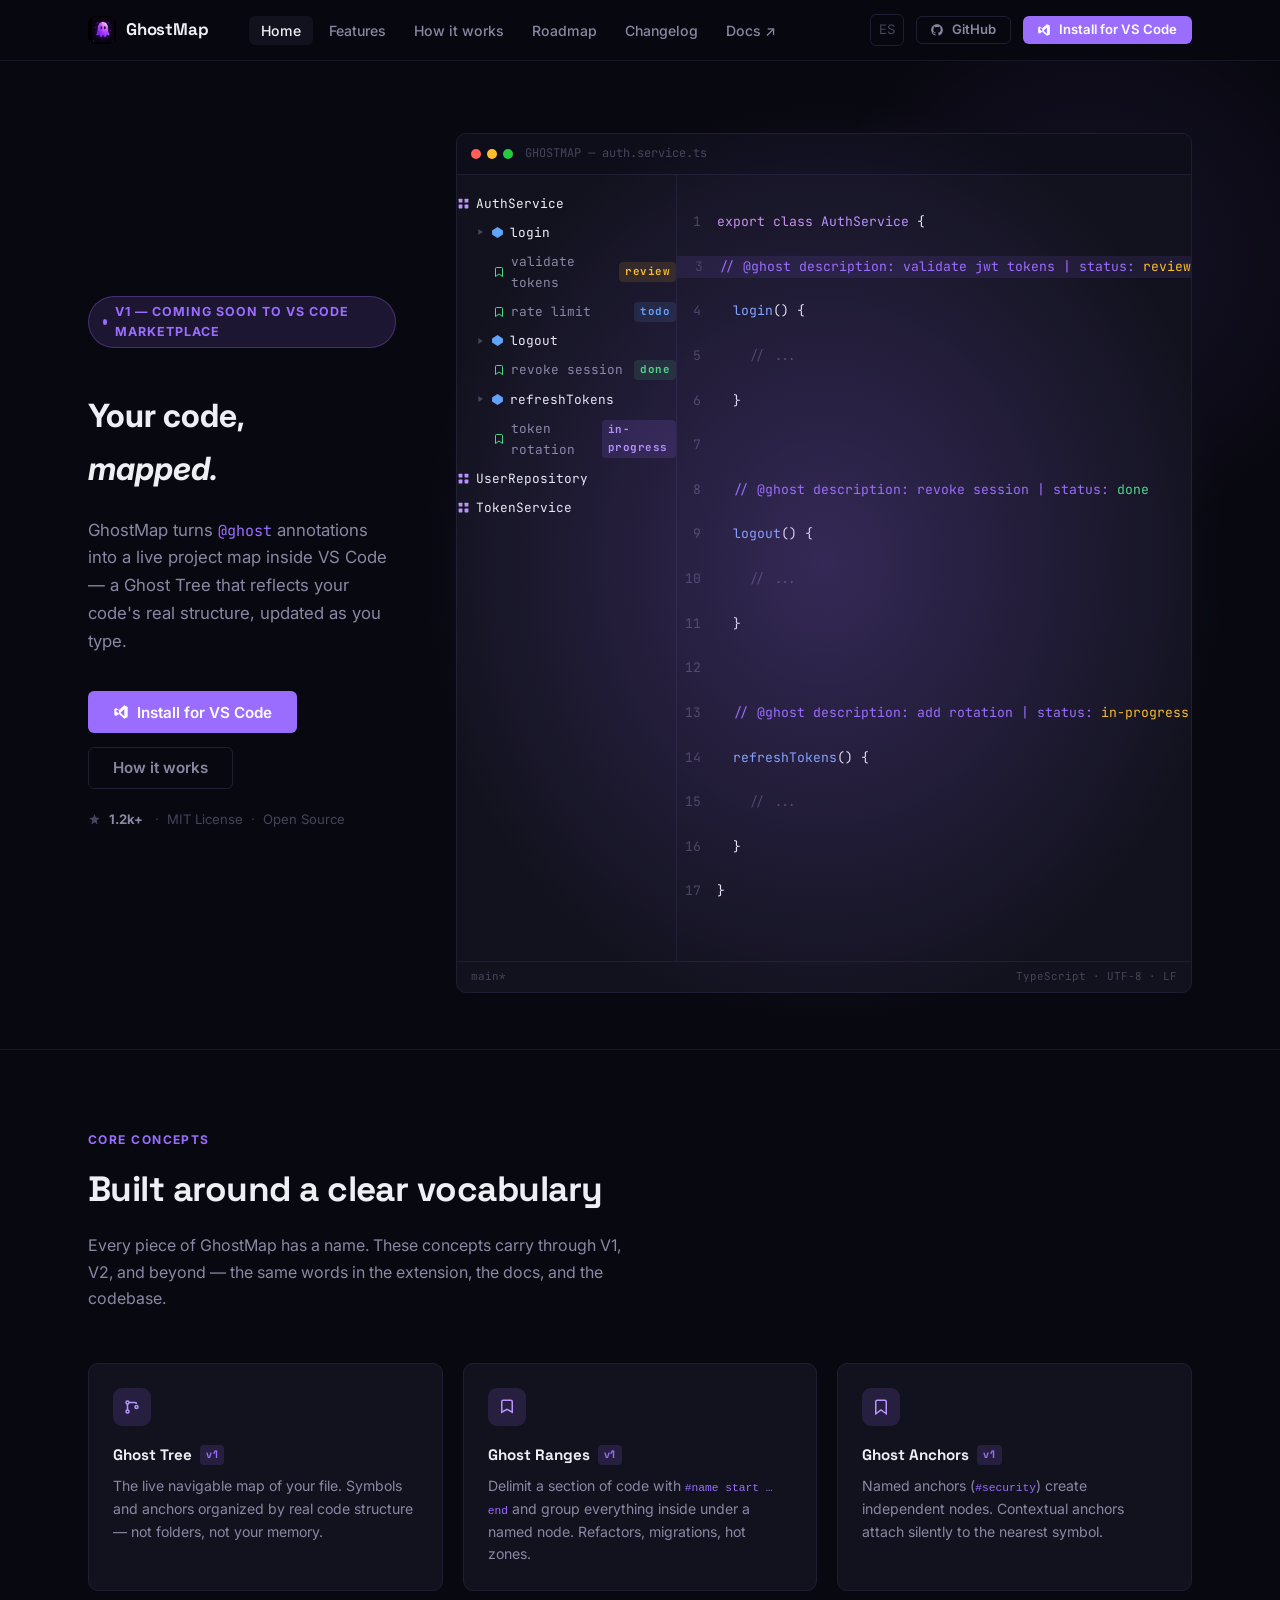
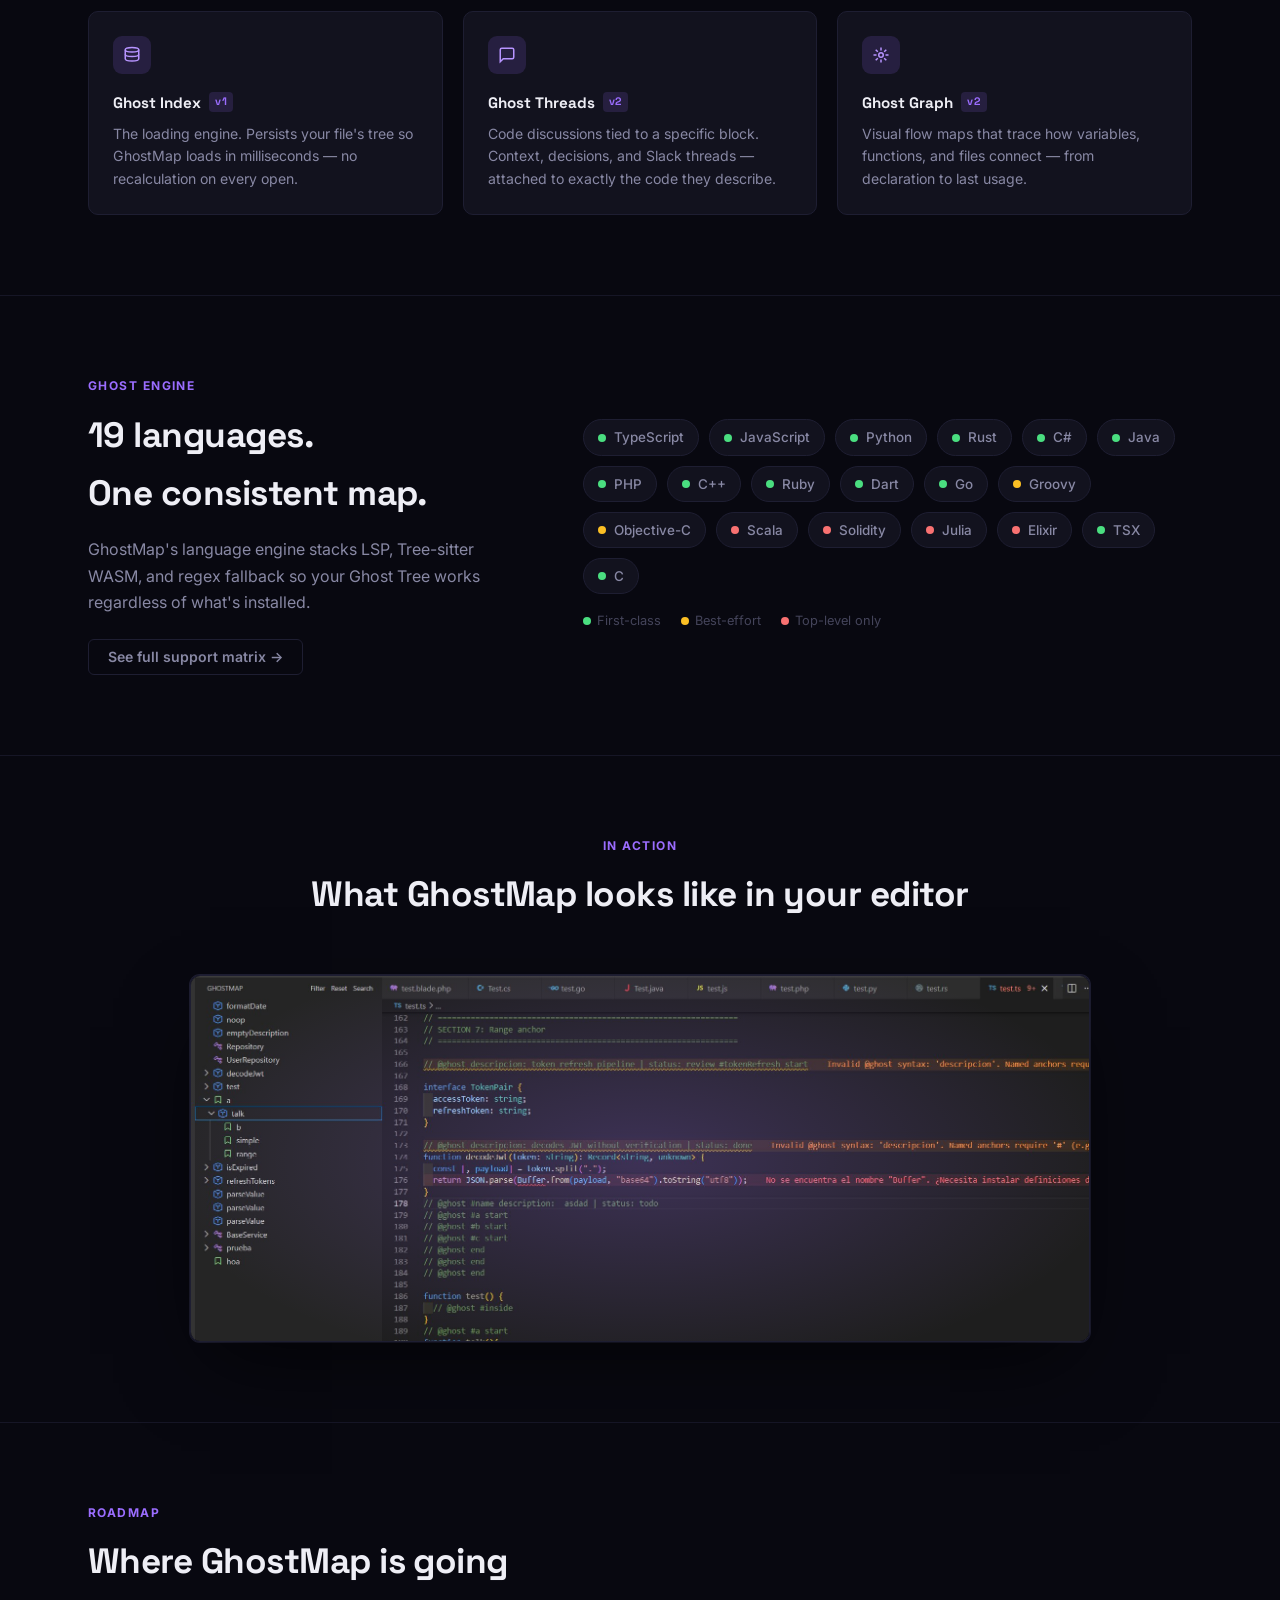
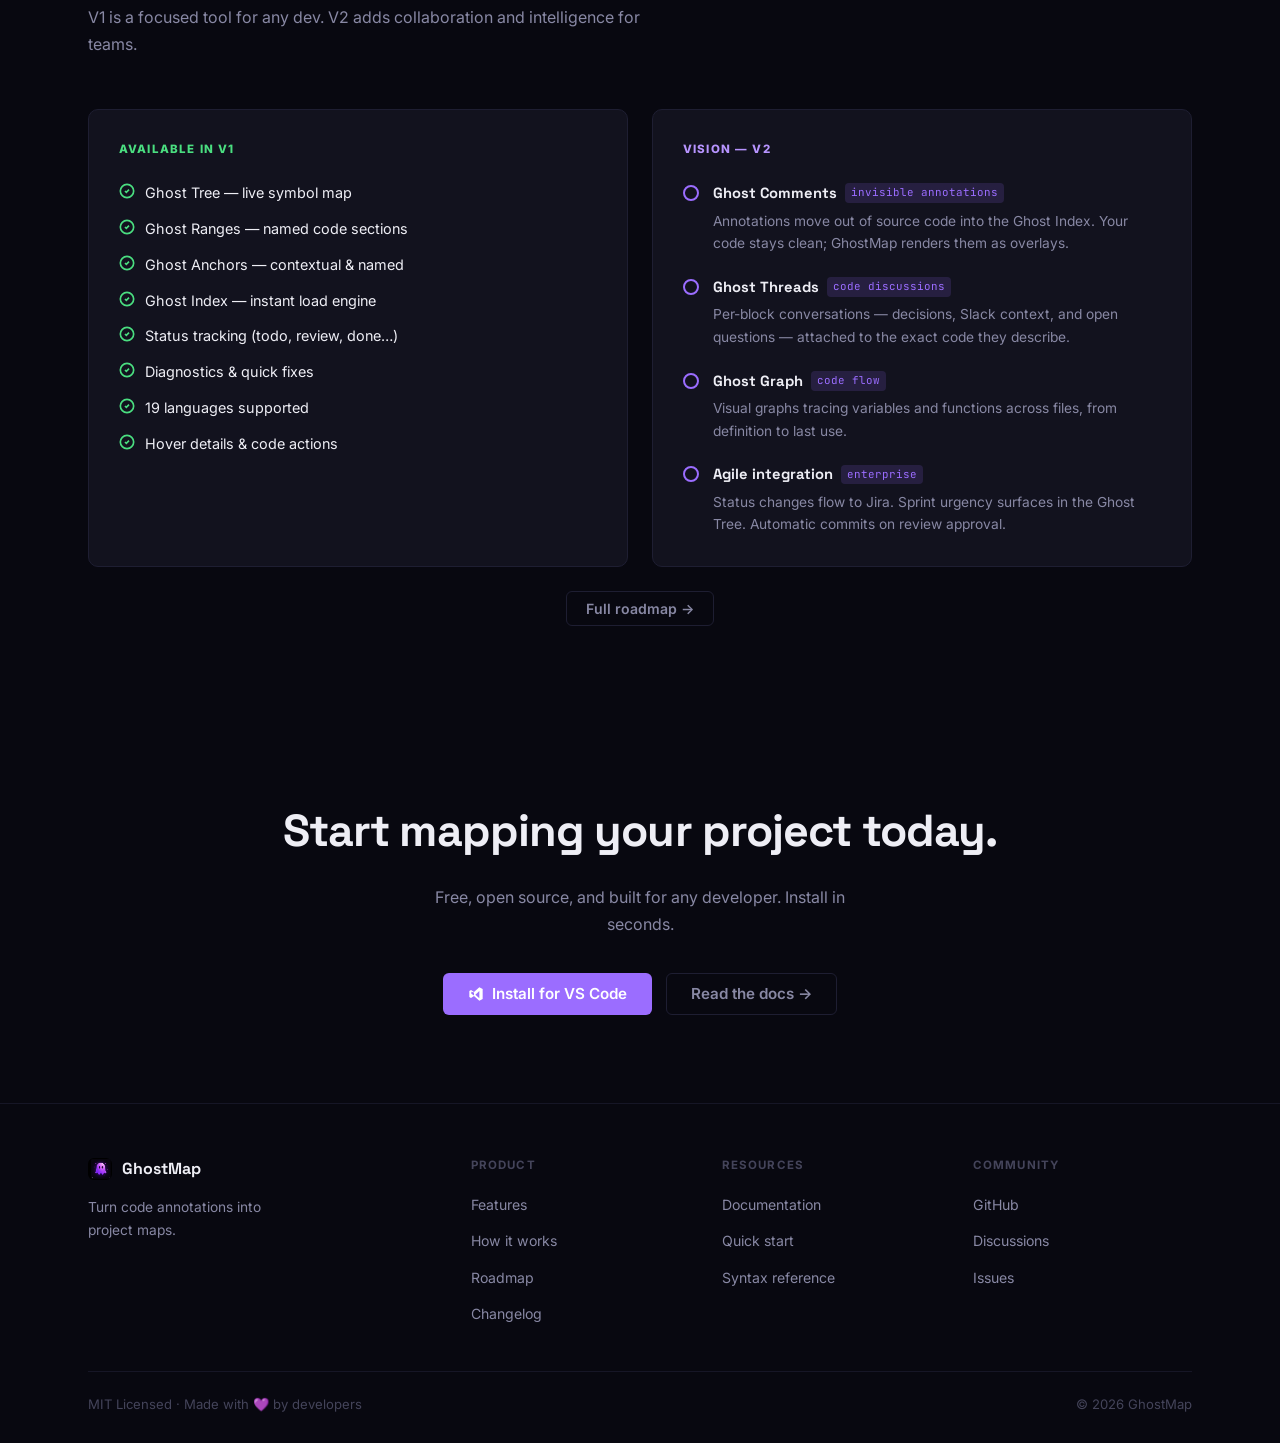
==== index.html @ 897d1427 "first commit" ====
<!DOCTYPE html>
<html lang="en">
<head>
  <meta charset="UTF-8" />
  <meta name="viewport" content="width=device-width, initial-scale=1.0" />
  <title>GhostMap — Your code, mapped.</title>
  <meta name="description" content="GhostMap transforms @ghost annotations into a live, navigable project map inside VS Code. Know your codebase at a glance." />
  <link rel="icon" type="image/png" href="img/ghost-logo.png" />
  <link rel="preconnect" href="https://fonts.googleapis.com">
  <link rel="preconnect" href="https://fonts.gstatic.com" crossorigin>
  <link href="https://fonts.googleapis.com/css2?family=Space+Grotesk:wght@400;500;600;700;800&family=Inter:wght@400;500;600;700&family=JetBrains+Mono:wght@400;500;700&display=swap" rel="stylesheet">
  <link rel="stylesheet" href="css/styles.css" />
</head>
<body>

<!-- ═══ NAV ═══════════════════════════════════════════════ -->
<header class="nav">
  <div class="container nav__inner">
    <a href="index.html" class="nav__brand">
      <img src="img/ghost-logo.png" alt="GhostMap" />
      GhostMap
    </a>
    <nav>
      <ul class="nav__links">
        <li><a href="index.html">Home</a></li>
        <li><a href="pages/features.html">Features</a></li>
        <li><a href="pages/how-it-works.html">How it works</a></li>
        <li><a href="pages/roadmap.html">Roadmap</a></li>
        <li><a href="pages/changelog.html">Changelog</a></li>
        <li><a href="https://docs.ghostmap.dev" target="_blank" rel="noopener">Docs ↗</a></li>
      </ul>
    </nav>
    <div class="nav__right">
      <a href="pages/es/index.html" class="nav__lang">ES</a>
      <a href="https://github.com/ghostmap" target="_blank" rel="noopener" class="btn btn--outline btn--sm">
        <svg width="14" height="14" viewBox="0 0 24 24" fill="currentColor"><path d="M12 2C6.48 2 2 6.48 2 12c0 4.42 2.87 8.17 6.84 9.49.5.09.68-.22.68-.48v-1.7c-2.78.6-3.37-1.34-3.37-1.34-.45-1.16-1.11-1.47-1.11-1.47-.91-.62.07-.61.07-.61 1 .07 1.53 1.03 1.53 1.03.89 1.52 2.34 1.08 2.91.83.09-.65.35-1.08.63-1.33-2.22-.25-4.55-1.11-4.55-4.94 0-1.09.39-1.98 1.03-2.68-.1-.25-.45-1.27.1-2.64 0 0 .84-.27 2.75 1.02A9.56 9.56 0 0 1 12 6.8c.85 0 1.71.11 2.51.33 1.91-1.29 2.75-1.02 2.75-1.02.55 1.37.2 2.39.1 2.64.64.7 1.03 1.59 1.03 2.68 0 3.84-2.34 4.68-4.57 4.93.36.31.68.92.68 1.85v2.74c0 .27.18.58.69.48A10.01 10.01 0 0 0 22 12c0-5.52-4.48-10-10-10Z"/></svg>
        GitHub
      </a>
      <a href="vscode:extension/ghostmap.ghostmap" class="btn btn--primary btn--sm">
        <svg width="14" height="14" viewBox="0 0 24 24" fill="currentColor"><path d="M17 2 9 9 4.5 6 2 7.5v9L4.5 18 9 15l8 7 5-2.4V4.4ZM9 14.2 5 11.5v-3L9 9.8Zm8 4.3-5.9-5.2L17 7.5Z"/></svg>
        Install for VS Code
      </a>
      <button class="nav__mobile-toggle" aria-label="Menu">
        <svg width="22" height="22" viewBox="0 0 24 24" fill="none" stroke="currentColor" stroke-width="2"><path d="M3 6h18M3 12h18M3 18h18"/></svg>
      </button>
    </div>
  </div>
</header>

<!-- ═══ HERO ═══════════════════════════════════════════════ -->
<main>
  <div class="container">
    <div class="hero-split">
      <div class="hero-split__content">
        <div class="hero__eyebrow">
          <span class="dot"></span>
          V1 — Coming soon to VS Code Marketplace
        </div>
        <h1>Your code,<br /><em>mapped.</em></h1>
        <p class="hero__sub">
          GhostMap turns <code style="font-family:var(--font-mono);color:var(--violet);font-size:0.9em">@ghost</code> annotations
          into a live project map inside VS Code —
          a Ghost Tree that reflects your code's real structure, updated as you type.
        </p>
        <div class="hero__actions">
          <a href="vscode:extension/ghostmap.ghostmap" class="btn btn--primary btn--lg">
            <svg width="16" height="16" viewBox="0 0 24 24" fill="currentColor"><path d="M17 2 9 9 4.5 6 2 7.5v9L4.5 18 9 15l8 7 5-2.4V4.4ZM9 14.2 5 11.5v-3L9 9.8Zm8 4.3-5.9-5.2L17 7.5Z"/></svg>
            Install for VS Code
          </a>
          <a href="pages/how-it-works.html" class="btn btn--outline btn--lg">How it works</a>
        </div>
        <div class="hero__meta">
          <svg width="13" height="13" viewBox="0 0 24 24" fill="currentColor"><path d="M12 2 9.5 8.5 2.5 9l5.4 4.7L6.2 21 12 17.3 17.8 21l-1.7-7.3L21.5 9l-7-.5Z"/></svg>
          <strong style="color:var(--text-muted)">1.2k+</strong>
          &nbsp;·&nbsp; MIT License &nbsp;·&nbsp; Open Source
        </div>
      </div>

      <!-- Ghost Tree mockup -->
      <div class="ghost-glow" style="position:relative; z-index:1">
        <div class="panel">
          <div class="panel__bar">
            <div class="panel__dots">
              <span class="panel__dot panel__dot--r"></span>
              <span class="panel__dot panel__dot--y"></span>
              <span class="panel__dot panel__dot--g"></span>
            </div>
            <span class="panel__title">GHOSTMAP — auth.service.ts</span>
          </div>
          <div style="display:grid; grid-template-columns:220px 1fr">
            <!-- sidebar tree -->
            <div style="border-right:1px solid var(--border); padding:14px 0">
              <div class="tree">
                <div class="tree-row">
                  <svg class="icon-c" width="13" height="13" viewBox="0 0 24 24" fill="currentColor"><rect x="3" y="3" width="7" height="7" rx="1"/><rect x="14" y="3" width="7" height="7" rx="1"/><rect x="3" y="14" width="7" height="7" rx="1"/><rect x="14" y="14" width="7" height="7" rx="1"/></svg>
                  <span class="tree-row__name">AuthService</span>
                </div>
                <div class="tree-row tree-row--i1">
                  <svg class="icon-ch" width="10" height="10" viewBox="0 0 24 24" fill="currentColor"><path d="M8 5v14l11-7Z"/></svg>
                  <svg class="icon-f" width="13" height="13" viewBox="0 0 24 24" fill="currentColor"><polygon points="12,2 22,8.5 22,15.5 12,22 2,15.5 2,8.5"/></svg>
                  <span class="tree-row__name">login</span>
                </div>
                <div class="tree-row tree-row--i2">
                  <svg class="icon-a" width="12" height="12" viewBox="0 0 24 24" fill="none" stroke="currentColor" stroke-width="2"><path d="M19 21 12 16 5 21V5a2 2 0 0 1 2-2h10a2 2 0 0 1 2 2Z"/></svg>
                  <span>validate tokens</span>
                  <span class="tree-row__badge badge--review">review</span>
                </div>
                <div class="tree-row tree-row--i2">
                  <svg class="icon-a" width="12" height="12" viewBox="0 0 24 24" fill="none" stroke="currentColor" stroke-width="2"><path d="M19 21 12 16 5 21V5a2 2 0 0 1 2-2h10a2 2 0 0 1 2 2Z"/></svg>
                  <span>rate limit</span>
                  <span class="tree-row__badge badge--todo">todo</span>
                </div>
                <div class="tree-row tree-row--i1">
                  <svg class="icon-ch" width="10" height="10" viewBox="0 0 24 24" fill="currentColor"><path d="M8 5v14l11-7Z"/></svg>
                  <svg class="icon-f" width="13" height="13" viewBox="0 0 24 24" fill="currentColor"><polygon points="12,2 22,8.5 22,15.5 12,22 2,15.5 2,8.5"/></svg>
                  <span class="tree-row__name">logout</span>
                </div>
                <div class="tree-row tree-row--i2">
                  <svg class="icon-a" width="12" height="12" viewBox="0 0 24 24" fill="none" stroke="currentColor" stroke-width="2"><path d="M19 21 12 16 5 21V5a2 2 0 0 1 2-2h10a2 2 0 0 1 2 2Z"/></svg>
                  <span>revoke session</span>
                  <span class="tree-row__badge badge--done">done</span>
                </div>
                <div class="tree-row tree-row--i1">
                  <svg class="icon-ch" width="10" height="10" viewBox="0 0 24 24" fill="currentColor"><path d="M8 5v14l11-7Z"/></svg>
                  <svg class="icon-f" width="13" height="13" viewBox="0 0 24 24" fill="currentColor"><polygon points="12,2 22,8.5 22,15.5 12,22 2,15.5 2,8.5"/></svg>
                  <span class="tree-row__name">refreshTokens</span>
                </div>
                <div class="tree-row tree-row--i2">
                  <svg class="icon-a" width="12" height="12" viewBox="0 0 24 24" fill="none" stroke="currentColor" stroke-width="2"><path d="M19 21 12 16 5 21V5a2 2 0 0 1 2-2h10a2 2 0 0 1 2 2Z"/></svg>
                  <span>token rotation</span>
                  <span class="tree-row__badge badge--progress">in-progress</span>
                </div>
                <div class="tree-row">
                  <svg class="icon-c" width="13" height="13" viewBox="0 0 24 24" fill="currentColor"><rect x="3" y="3" width="7" height="7" rx="1"/><rect x="14" y="3" width="7" height="7" rx="1"/><rect x="3" y="14" width="7" height="7" rx="1"/><rect x="14" y="14" width="7" height="7" rx="1"/></svg>
                  <span class="tree-row__name">UserRepository</span>
                </div>
                <div class="tree-row">
                  <svg class="icon-c" width="13" height="13" viewBox="0 0 24 24" fill="currentColor"><rect x="3" y="3" width="7" height="7" rx="1"/><rect x="14" y="3" width="7" height="7" rx="1"/><rect x="3" y="14" width="7" height="7" rx="1"/><rect x="14" y="14" width="7" height="7" rx="1"/></svg>
                  <span class="tree-row__name">TokenService</span>
                </div>
              </div>
            </div>
            <!-- code panel -->
            <div style="padding:14px 0 14px">
              <div class="code">
<span class="line"><span class="ln">1</span><span class="kw">export class</span> <span class="cls">AuthService</span> {</span>
<span class="line line--hl"><span class="ln">3</span><span class="gh">// @ghost description: validate jwt tokens | status: <span class="gs">review</span></span></span>
<span class="line"><span class="ln">4</span>  <span class="fn">login</span>() {</span>
<span class="line"><span class="ln">5</span>    <span class="cm">// ...</span></span>
<span class="line"><span class="ln">6</span>  }</span>
<span class="line"><span class="ln">7</span></span>
<span class="line"><span class="ln">8</span>  <span class="gh">// @ghost description: revoke session | status: <span class="gd">done</span></span></span>
<span class="line"><span class="ln">9</span>  <span class="fn">logout</span>() {</span>
<span class="line"><span class="ln">10</span>    <span class="cm">// ...</span></span>
<span class="line"><span class="ln">11</span>  }</span>
<span class="line"><span class="ln">12</span></span>
<span class="line"><span class="ln">13</span>  <span class="gh">// @ghost description: add rotation | status: <span class="gs">in-progress</span></span></span>
<span class="line"><span class="ln">14</span>  <span class="fn">refreshTokens</span>() {</span>
<span class="line"><span class="ln">15</span>    <span class="cm">// ...</span></span>
<span class="line"><span class="ln">16</span>  }</span>
<span class="line"><span class="ln">17</span>}</span>
              </div>
            </div>
          </div>
          <div style="display:flex;justify-content:space-between;padding:6px 14px;border-top:1px solid var(--border);font-family:var(--font-mono);font-size:0.68rem;color:var(--text-faint)">
            <span>main*</span><span>TypeScript · UTF-8 · LF</span>
          </div>
        </div>
      </div>
    </div>
  </div>

  <!-- ═══ CONCEPTS STRIP ════════════════════════════════════ -->
  <section class="section section--bordered">
    <div class="container">
      <div class="section__head">
        <div class="section__label">Core Concepts</div>
        <h2 class="section__title">Built around a clear vocabulary</h2>
        <p class="section__desc">
          Every piece of GhostMap has a name. These concepts carry through
          V1, V2, and beyond — the same words in the extension, the docs,
          and the codebase.
        </p>
      </div>

      <div class="features-grid">
        <div class="feat-card">
          <div class="feat-card__icon">
            <svg width="18" height="18" viewBox="0 0 24 24" fill="none" stroke="currentColor" stroke-width="2"><circle cx="6" cy="6" r="2"/><circle cx="6" cy="18" r="2"/><circle cx="18" cy="12" r="2"/><path d="M6 8v8M8 6h8a2 2 0 0 1 2 2v0"/></svg>
          </div>
          <h3>Ghost Tree <span class="feat-card__tag">v1</span></h3>
          <p>The live navigable map of your file. Symbols and anchors organized by real code structure — not folders, not your memory.</p>
        </div>

        <div class="feat-card">
          <div class="feat-card__icon">
            <svg width="18" height="18" viewBox="0 0 24 24" fill="none" stroke="currentColor" stroke-width="2"><path d="M17 3H7a2 2 0 0 0-2 2v14l7-4 7 4V5a2 2 0 0 0-2-2Z"/></svg>
          </div>
          <h3>Ghost Ranges <span class="feat-card__tag">v1</span></h3>
          <p>Delimit a section of code with <code style="font-size:0.8em;color:var(--violet)">#name start … end</code> and group everything inside under a named node. Refactors, migrations, hot zones.</p>
        </div>

        <div class="feat-card">
          <div class="feat-card__icon">
            <svg width="18" height="18" viewBox="0 0 24 24" fill="none" stroke="currentColor" stroke-width="2"><path d="M19 21 12 16 5 21V5a2 2 0 0 1 2-2h10a2 2 0 0 1 2 2Z"/></svg>
          </div>
          <h3>Ghost Anchors <span class="feat-card__tag">v1</span></h3>
          <p>Named anchors (<code style="font-size:0.8em;color:var(--violet)">#security</code>) create independent nodes. Contextual anchors attach silently to the nearest symbol.</p>
        </div>

        <div class="feat-card">
          <div class="feat-card__icon">
            <svg width="18" height="18" viewBox="0 0 24 24" fill="none" stroke="currentColor" stroke-width="2"><ellipse cx="12" cy="5" rx="9" ry="3"/><path d="M3 5v6c0 1.66 4.03 3 9 3s9-1.34 9-3V5"/><path d="M3 11v6c0 1.66 4.03 3 9 3s9-1.34 9-3v-6"/></svg>
          </div>
          <h3>Ghost Index <span class="feat-card__tag">v1</span></h3>
          <p>The loading engine. Persists your file's tree so GhostMap loads in milliseconds — no recalculation on every open.</p>
        </div>

        <div class="feat-card">
          <div class="feat-card__icon">
            <svg width="18" height="18" viewBox="0 0 24 24" fill="none" stroke="currentColor" stroke-width="2"><path d="M21 15a2 2 0 0 1-2 2H7l-4 4V5a2 2 0 0 1 2-2h14a2 2 0 0 1 2 2z"/></svg>
          </div>
          <h3>Ghost Threads <span class="feat-card__tag">v2</span></h3>
          <p>Code discussions tied to a specific block. Context, decisions, and Slack threads — attached to exactly the code they describe.</p>
        </div>

        <div class="feat-card">
          <div class="feat-card__icon">
            <svg width="18" height="18" viewBox="0 0 24 24" fill="none" stroke="currentColor" stroke-width="2"><circle cx="12" cy="12" r="3"/><path d="M12 2v4M12 18v4M4.93 4.93l2.83 2.83M16.24 16.24l2.83 2.83M2 12h4M18 12h4M4.93 19.07l2.83-2.83M16.24 7.76l2.83-2.83"/></svg>
          </div>
          <h3>Ghost Graph <span class="feat-card__tag">v2</span></h3>
          <p>Visual flow maps that trace how variables, functions, and files connect — from declaration to last usage.</p>
        </div>
      </div>
    </div>
  </section>

  <!-- ═══ MULTI-LANGUAGE ════════════════════════════════════ -->
  <section class="section section--bordered">
    <div class="container">
      <div style="display:grid;grid-template-columns:1fr 1.4fr;gap:60px;align-items:center">
        <div>
          <div class="section__label">Ghost Engine</div>
          <h2 class="section__title">19 languages.<br />One consistent map.</h2>
          <p class="section__desc" style="margin-bottom:24px">
            GhostMap's language engine stacks LSP, Tree-sitter WASM, and regex fallback
            so your Ghost Tree works regardless of what's installed.
          </p>
          <a href="pages/features.html#languages" class="btn btn--outline">See full support matrix →</a>
        </div>
        <div>
          <div class="lang-grid">
            <span class="lang-pill"><span class="tier tier--1"></span>TypeScript</span>
            <span class="lang-pill"><span class="tier tier--1"></span>JavaScript</span>
            <span class="lang-pill"><span class="tier tier--1"></span>Python</span>
            <span class="lang-pill"><span class="tier tier--1"></span>Rust</span>
            <span class="lang-pill"><span class="tier tier--1"></span>C#</span>
            <span class="lang-pill"><span class="tier tier--1"></span>Java</span>
            <span class="lang-pill"><span class="tier tier--1"></span>PHP</span>
            <span class="lang-pill"><span class="tier tier--1"></span>C++</span>
            <span class="lang-pill"><span class="tier tier--1"></span>Ruby</span>
            <span class="lang-pill"><span class="tier tier--1"></span>Dart</span>
            <span class="lang-pill"><span class="tier tier--1"></span>Go</span>
            <span class="lang-pill"><span class="tier tier--2"></span>Groovy</span>
            <span class="lang-pill"><span class="tier tier--2"></span>Objective-C</span>
            <span class="lang-pill"><span class="tier tier--3"></span>Scala</span>
            <span class="lang-pill"><span class="tier tier--3"></span>Solidity</span>
            <span class="lang-pill"><span class="tier tier--3"></span>Julia</span>
            <span class="lang-pill"><span class="tier tier--3"></span>Elixir</span>
            <span class="lang-pill"><span class="tier tier--1"></span>TSX</span>
            <span class="lang-pill"><span class="tier tier--1"></span>C</span>
          </div>
          <div style="display:flex;gap:20px;margin-top:16px;font-size:0.8rem;color:var(--text-faint)">
            <span style="display:flex;align-items:center;gap:6px"><span class="tier tier--1" style="display:inline-block;width:8px;height:8px;border-radius:50%;background:var(--green)"></span>First-class</span>
            <span style="display:flex;align-items:center;gap:6px"><span style="display:inline-block;width:8px;height:8px;border-radius:50%;background:var(--amber)"></span>Best-effort</span>
            <span style="display:flex;align-items:center;gap:6px"><span style="display:inline-block;width:8px;height:8px;border-radius:50%;background:var(--red)"></span>Top-level only</span>
          </div>
        </div>
      </div>
    </div>
  </section>

  <!-- ═══ SCREENSHOT ════════════════════════════════════════ -->
  <section class="section section--bordered">
    <div class="container">
      <div class="section__head section__head--center">
        <div class="section__label">In Action</div>
        <h2 class="section__title">What GhostMap looks like in your editor</h2>
      </div>
      <div class="feat-hero-screenshot ghost-glow" style="max-width:900px;margin:0 auto">
        <img src="img/screenshot-vscode.png" alt="GhostMap running in VS Code showing the Ghost Tree panel with multiple languages" />
      </div>
    </div>
  </section>

  <!-- ═══ ROADMAP PREVIEW ═══════════════════════════════════ -->
  <section class="section section--bordered">
    <div class="container">
      <div class="section__head">
        <div class="section__label">Roadmap</div>
        <h2 class="section__title">Where GhostMap is going</h2>
        <p class="section__desc">V1 is a focused tool for any dev. V2 adds collaboration and intelligence for teams.</p>
      </div>
      <div class="roadmap-split">
        <div class="roadmap-card roadmap-card--v1">
          <div class="roadmap-card__label">Available in V1</div>
          <ul class="checklist">
            <li><svg width="16" height="16" viewBox="0 0 24 24" fill="none" stroke="var(--green)" stroke-width="2.5"><circle cx="12" cy="12" r="10"/><path d="m9 12 2 2 4-4"/></svg>Ghost Tree — live symbol map</li>
            <li><svg width="16" height="16" viewBox="0 0 24 24" fill="none" stroke="var(--green)" stroke-width="2.5"><circle cx="12" cy="12" r="10"/><path d="m9 12 2 2 4-4"/></svg>Ghost Ranges — named code sections</li>
            <li><svg width="16" height="16" viewBox="0 0 24 24" fill="none" stroke="var(--green)" stroke-width="2.5"><circle cx="12" cy="12" r="10"/><path d="m9 12 2 2 4-4"/></svg>Ghost Anchors — contextual &amp; named</li>
            <li><svg width="16" height="16" viewBox="0 0 24 24" fill="none" stroke="var(--green)" stroke-width="2.5"><circle cx="12" cy="12" r="10"/><path d="m9 12 2 2 4-4"/></svg>Ghost Index — instant load engine</li>
            <li><svg width="16" height="16" viewBox="0 0 24 24" fill="none" stroke="var(--green)" stroke-width="2.5"><circle cx="12" cy="12" r="10"/><path d="m9 12 2 2 4-4"/></svg>Status tracking (todo, review, done…)</li>
            <li><svg width="16" height="16" viewBox="0 0 24 24" fill="none" stroke="var(--green)" stroke-width="2.5"><circle cx="12" cy="12" r="10"/><path d="m9 12 2 2 4-4"/></svg>Diagnostics &amp; quick fixes</li>
            <li><svg width="16" height="16" viewBox="0 0 24 24" fill="none" stroke="var(--green)" stroke-width="2.5"><circle cx="12" cy="12" r="10"/><path d="m9 12 2 2 4-4"/></svg>19 languages supported</li>
            <li><svg width="16" height="16" viewBox="0 0 24 24" fill="none" stroke="var(--green)" stroke-width="2.5"><circle cx="12" cy="12" r="10"/><path d="m9 12 2 2 4-4"/></svg>Hover details &amp; code actions</li>
          </ul>
        </div>
        <div class="roadmap-card roadmap-card--v2">
          <div class="roadmap-card__label">Vision — V2</div>
          <ul class="vision-list">
            <li>
              <span class="ring"></span>
              <div>
                <h4>Ghost Comments <span class="vision-tag">invisible annotations</span></h4>
                <p>Annotations move out of source code into the Ghost Index. Your code stays clean; GhostMap renders them as overlays.</p>
              </div>
            </li>
            <li>
              <span class="ring"></span>
              <div>
                <h4>Ghost Threads <span class="vision-tag">code discussions</span></h4>
                <p>Per-block conversations — decisions, Slack context, and open questions — attached to the exact code they describe.</p>
              </div>
            </li>
            <li>
              <span class="ring"></span>
              <div>
                <h4>Ghost Graph <span class="vision-tag">code flow</span></h4>
                <p>Visual graphs tracing variables and functions across files, from definition to last use.</p>
              </div>
            </li>
            <li>
              <span class="ring"></span>
              <div>
                <h4>Agile integration <span class="vision-tag">enterprise</span></h4>
                <p>Status changes flow to Jira. Sprint urgency surfaces in the Ghost Tree. Automatic commits on review approval.</p>
              </div>
            </li>
          </ul>
        </div>
      </div>
      <div style="margin-top:24px;text-align:center">
        <a href="pages/roadmap.html" class="btn btn--outline">Full roadmap →</a>
      </div>
    </div>
  </section>

  <!-- ═══ FINAL CTA ══════════════════════════════════════════ -->
  <section class="cta-block">
    <div class="container">
      <h2>Start mapping your project today.</h2>
      <p>Free, open source, and built for any developer. Install in seconds.</p>
      <div style="display:flex;justify-content:center;gap:14px;flex-wrap:wrap">
        <a href="vscode:extension/ghostmap.ghostmap" class="btn btn--primary btn--lg">
          <svg width="16" height="16" viewBox="0 0 24 24" fill="currentColor"><path d="M17 2 9 9 4.5 6 2 7.5v9L4.5 18 9 15l8 7 5-2.4V4.4ZM9 14.2 5 11.5v-3L9 9.8Zm8 4.3-5.9-5.2L17 7.5Z"/></svg>
          Install for VS Code
        </a>
        <a href="https://docs.ghostmap.dev" class="btn btn--outline btn--lg">Read the docs →</a>
      </div>
    </div>
  </section>
</main>

<!-- ═══ FOOTER ════════════════════════════════════════════ -->
<footer class="footer">
  <div class="container">
    <div class="footer__grid">
      <div>
        <div class="footer__brand">
          <img src="img/ghost-logo.png" alt="GhostMap" />
          GhostMap
        </div>
        <p class="footer__tagline">Turn code annotations into project maps.</p>
      </div>
      <div class="footer__col">
        <h4>Product</h4>
        <ul>
          <li><a href="pages/features.html">Features</a></li>
          <li><a href="pages/how-it-works.html">How it works</a></li>
          <li><a href="pages/roadmap.html">Roadmap</a></li>
          <li><a href="pages/changelog.html">Changelog</a></li>
        </ul>
      </div>
      <div class="footer__col">
        <h4>Resources</h4>
        <ul>
          <li><a href="https://docs.ghostmap.dev">Documentation</a></li>
          <li><a href="https://docs.ghostmap.dev/get-started/instalacion">Quick start</a></li>
          <li><a href="https://docs.ghostmap.dev/reference/sintaxis">Syntax reference</a></li>
        </ul>
      </div>
      <div class="footer__col">
        <h4>Community</h4>
        <ul>
          <li><a href="https://github.com/ghostmap" target="_blank" rel="noopener">GitHub</a></li>
          <li><a href="https://github.com/ghostmap/discussions" target="_blank" rel="noopener">Discussions</a></li>
          <li><a href="https://github.com/ghostmap/issues" target="_blank" rel="noopener">Issues</a></li>
        </ul>
      </div>
    </div>
    <div class="footer__bottom">
      <span>MIT Licensed · Made with 💜 by developers</span>
      <span>© 2026 GhostMap</span>
    </div>
  </div>
</footer>

<script src="js/main.js"></script>
</body>
</html>
---- css/styles.css ----
/* ============================================================
   GhostMap — Design System
   Palette: near-black bg, violet accent, ghost-glow signature
   Type: Space Grotesk (display) + Inter (body) + JetBrains Mono (code)
   Signature: Ghost glow — a soft violet aura around key elements
   ============================================================ */

:root {
  /* Palette */
  --bg:           #080810;
  --bg-2:         #0e0e1a;
  --bg-3:         #131325;
  --surface:      #12121e;
  --surface-2:    #191928;
  --border:       #1e1e32;
  --border-soft:  #161626;

  --text:         #eeeef5;
  --text-muted:   #8888a4;
  --text-faint:   #44445a;

  --violet:       #9b6dff;
  --violet-bright:#b794ff;
  --violet-dim:   rgba(155, 109, 255, 0.15);
  --violet-glow:  rgba(155, 109, 255, 0.25);

  --green:        #4ade80;
  --blue:         #60a5fa;
  --amber:        #fbbf24;
  --red:          #f87171;

  /* Type */
  --font-display: 'Space Grotesk', system-ui, sans-serif;
  --font-body:    'Inter', system-ui, sans-serif;
  --font-mono:    'JetBrains Mono', 'Fira Code', monospace;

  /* Radii */
  --r-sm: 6px;
  --r:    10px;
  --r-lg: 16px;

  --container: 1160px;
}

*, *::before, *::after { box-sizing: border-box; }
html { scroll-behavior: smooth; }

body {
  margin: 0;
  background: var(--bg);
  color: var(--text);
  font-family: var(--font-body);
  font-size: 16px;
  line-height: 1.65;
  -webkit-font-smoothing: antialiased;
}

img { display: block; max-width: 100%; }
a { color: inherit; }

.container {
  max-width: var(--container);
  margin: 0 auto;
  padding: 0 28px;
}

/* ── Navbar ─────────────────────────────────────────────── */

.nav {
  position: sticky;
  top: 0;
  z-index: 100;
  background: rgba(8, 8, 16, 0.85);
  backdrop-filter: blur(12px);
  border-bottom: 1px solid var(--border-soft);
}

.nav__inner {
  display: flex;
  align-items: center;
  height: 60px;
  gap: 40px;
}

.nav__brand {
  display: flex;
  align-items: center;
  gap: 10px;
  text-decoration: none;
  font-family: var(--font-display);
  font-weight: 700;
  font-size: 1.05rem;
  letter-spacing: -0.01em;
  flex-shrink: 0;
}

.nav__brand img {
  width: 28px;
  height: 28px;
  border-radius: 8px;
}

.nav__links {
  display: flex;
  align-items: center;
  gap: 4px;
  list-style: none;
  margin: 0;
  padding: 0;
  flex: 1;
}

.nav__links a {
  text-decoration: none;
  color: var(--text-muted);
  font-size: 0.88rem;
  font-weight: 500;
  padding: 6px 12px;
  border-radius: var(--r-sm);
  transition: color 0.15s, background 0.15s;
  white-space: nowrap;
}

.nav__links a:hover,
.nav__links a.active {
  color: var(--text);
  background: var(--surface);
}

.nav__right {
  display: flex;
  align-items: center;
  gap: 12px;
  margin-left: auto;
}

.nav__lang {
  font-size: 0.82rem;
  color: var(--text-faint);
  text-decoration: none;
  padding: 4px 8px;
  border-radius: var(--r-sm);
  border: 1px solid var(--border);
  transition: color 0.15s, border-color 0.15s;
}
.nav__lang:hover { color: var(--text-muted); border-color: var(--violet); }

.nav__mobile-toggle {
  display: none;
  background: none;
  border: none;
  color: var(--text);
  cursor: pointer;
  padding: 6px;
}

/* ── Buttons ─────────────────────────────────────────────── */

.btn {
  display: inline-flex;
  align-items: center;
  gap: 8px;
  font-family: var(--font-body);
  font-weight: 600;
  font-size: 0.88rem;
  text-decoration: none;
  padding: 0.6rem 1.2rem;
  border-radius: var(--r-sm);
  border: 1px solid transparent;
  cursor: pointer;
  transition: transform 0.15s, box-shadow 0.15s, border-color 0.15s, background 0.15s;
  white-space: nowrap;
  line-height: 1;
}

.btn--primary {
  background: var(--violet);
  color: #fff;
  box-shadow: 0 0 0 0 var(--violet-glow);
}
.btn--primary:hover {
  transform: translateY(-1px);
  box-shadow: 0 8px 28px var(--violet-glow);
}

.btn--outline {
  background: transparent;
  border-color: var(--border);
  color: var(--text-muted);
}
.btn--outline:hover {
  border-color: var(--violet);
  color: var(--text);
}

.btn--lg { padding: 0.75rem 1.5rem; font-size: 0.95rem; }
.btn--sm { padding: 0.4rem 0.85rem; font-size: 0.82rem; }

/* ── Ghost Glow — the signature element ─────────────────── */
/* Used sparingly on key visuals to give them the "ghost aura" */

.ghost-glow {
  position: relative;
}
.ghost-glow::before {
  content: '';
  position: absolute;
  inset: -40px;
  background: radial-gradient(ellipse at center, var(--violet-glow) 0%, transparent 70%);
  pointer-events: none;
  border-radius: 50%;
  animation: pulse-glow 4s ease-in-out infinite;
}

@keyframes pulse-glow {
  0%, 100% { opacity: 0.6; transform: scale(1); }
  50%       { opacity: 1;   transform: scale(1.08); }
}

/* ── Page hero ───────────────────────────────────────────── */

.hero {
  padding: 80px 0 64px;
  position: relative;
  overflow: hidden;
}

.hero::after {
  content: '';
  position: absolute;
  top: -160px;
  left: 50%;
  transform: translateX(-50%);
  width: 800px;
  height: 400px;
  background: radial-gradient(ellipse, rgba(155,109,255,0.12) 0%, transparent 70%);
  pointer-events: none;
}

.hero--center { text-align: center; }
.hero--center .hero__sub { margin: 0 auto; }

.hero__eyebrow {
  display: inline-flex;
  align-items: center;
  gap: 8px;
  font-size: 0.78rem;
  font-weight: 700;
  letter-spacing: 0.08em;
  text-transform: uppercase;
  color: var(--violet);
  background: var(--violet-dim);
  border: 1px solid rgba(155,109,255,0.3);
  border-radius: 999px;
  padding: 0.28rem 0.85rem;
  margin-bottom: 20px;
}

.hero__eyebrow .dot {
  width: 6px; height: 6px;
  border-radius: 50%;
  background: var(--violet);
  animation: blink 2s ease-in-out infinite;
}

@keyframes blink {
  0%, 100% { opacity: 1; }
  50%       { opacity: 0.3; }
}

.hero h1 {
  font-family: var(--font-display);
  font-size: clamp(2.4rem, 5vw, 3.8rem);
  font-weight: 800;
  letter-spacing: -0.025em;
  line-height: 1.06;
  margin: 0 0 20px;
}

.hero h1 em {
  font-style: normal;
  color: var(--violet-bright);
}

.hero__sub {
  color: var(--text-muted);
  font-size: 1.05rem;
  max-width: 520px;
  margin: 0 0 36px;
}

.hero__actions {
  display: flex;
  align-items: center;
  gap: 14px;
  flex-wrap: wrap;
}

.hero--center .hero__actions { justify-content: center; }

.hero__meta {
  margin-top: 20px;
  display: flex;
  align-items: center;
  gap: 8px;
  font-size: 0.82rem;
  color: var(--text-faint);
}

.hero--center .hero__meta { justify-content: center; }

/* ── Section wrappers ────────────────────────────────────── */

.section {
  padding: 80px 0;
}

.section--bordered {
  border-top: 1px solid var(--border-soft);
}

.section__label {
  font-size: 0.75rem;
  font-weight: 700;
  letter-spacing: 0.12em;
  text-transform: uppercase;
  color: var(--violet);
  margin-bottom: 10px;
}

.section__title {
  font-family: var(--font-display);
  font-size: clamp(1.6rem, 3vw, 2.2rem);
  font-weight: 800;
  letter-spacing: -0.015em;
  margin: 0 0 14px;
}

.section__desc {
  color: var(--text-muted);
  max-width: 560px;
  margin: 0;
}

.section__head {
  margin-bottom: 52px;
}

.section__head--center {
  text-align: center;
}

.section__head--center .section__desc {
  margin: 0 auto;
}

/* ── Code / Tree panels ──────────────────────────────────── */

.panel {
  background: var(--surface);
  border: 1px solid var(--border);
  border-radius: var(--r);
  overflow: hidden;
}

.panel__bar {
  display: flex;
  align-items: center;
  gap: 8px;
  padding: 10px 14px;
  border-bottom: 1px solid var(--border);
  background: var(--bg-2);
}

.panel__dots { display: flex; gap: 6px; }
.panel__dot { width: 10px; height: 10px; border-radius: 50%; }
.panel__dot--r { background: #ff5f56; }
.panel__dot--y { background: #ffbd2e; }
.panel__dot--g { background: #27c93f; }

.panel__title {
  font-family: var(--font-mono);
  font-size: 0.75rem;
  color: var(--text-faint);
  margin-left: 4px;
}

.panel__body {
  padding: 18px 20px;
}

/* Code syntax colors */
.code { font-family: var(--font-mono); font-size: 0.82rem; line-height: 1.7; white-space: pre; overflow-x: auto; }
.code .ln  { display: inline-block; width: 24px; color: var(--text-faint); text-align: right; margin-right: 16px; user-select: none; }
.code .kw  { color: #c792ea; }
.code .fn  { color: #82aaff; }
.code .cls { color: var(--violet-bright); }
.code .str { color: #c3e88d; }
.code .num { color: #f78c6c; }
.code .cm  { color: var(--text-faint); }
.code .gh  { color: var(--violet); }   /* @ghost annotation */
.code .gs  { color: var(--amber); }    /* ghost status */
.code .gd  { color: var(--green); }    /* ghost done */
.code .line { display: block; }
.code .line--hl {
  background: rgba(155,109,255,0.1);
  margin: 0 -20px;
  padding: 0 20px;
  border-left: 2px solid var(--violet);
}

/* Ghost Tree */
.tree { font-family: var(--font-mono); font-size: 0.8rem; }
.tree-row {
  display: flex;
  align-items: center;
  gap: 6px;
  padding: 4px 0;
  color: var(--text-muted);
}
.tree-row--i1 { padding-left: 18px; }
.tree-row--i2 { padding-left: 36px; }
.tree-row--i3 { padding-left: 54px; }
.tree-row__name { color: var(--text); }
.tree-row__badge {
  margin-left: auto;
  font-size: 0.68rem;
  font-weight: 700;
  letter-spacing: 0.04em;
  padding: 1px 6px;
  border-radius: 4px;
}
.badge--todo     { color: var(--blue);  background: rgba(96,165,250,0.12); }
.badge--review   { color: var(--amber); background: rgba(251,191,36,0.12); }
.badge--done     { color: var(--green); background: rgba(74,222,128,0.12); }
.badge--progress { color: var(--violet-bright); background: var(--violet-dim); }

.icon-c  { color: var(--violet-bright); flex-shrink: 0; }
.icon-f  { color: var(--blue); flex-shrink: 0; }
.icon-a  { color: var(--green); flex-shrink: 0; }
.icon-ch { color: var(--text-faint); flex-shrink: 0; }

/* ── Home: split hero ────────────────────────────────────── */

.hero-split {
  display: grid;
  grid-template-columns: 1fr 1.1fr;
  gap: 60px;
  align-items: center;
  padding: 72px 0 56px;
  position: relative;
}

.hero-split::after {
  content: '';
  position: absolute;
  top: -100px; right: -200px;
  width: 600px; height: 600px;
  background: radial-gradient(ellipse, rgba(155,109,255,0.1) 0%, transparent 65%);
  pointer-events: none;
}

/* ── Feature cards ───────────────────────────────────────── */

.features-grid {
  display: grid;
  grid-template-columns: repeat(3, 1fr);
  gap: 20px;
}

.feat-card {
  background: var(--surface);
  border: 1px solid var(--border);
  border-radius: var(--r);
  padding: 24px;
  transition: border-color 0.2s, transform 0.2s;
}

.feat-card:hover {
  border-color: rgba(155,109,255,0.4);
  transform: translateY(-2px);
}

.feat-card__icon {
  width: 38px; height: 38px;
  border-radius: 9px;
  background: var(--violet-dim);
  display: flex;
  align-items: center;
  justify-content: center;
  color: var(--violet-bright);
  margin-bottom: 16px;
}

.feat-card h3 {
  font-family: var(--font-display);
  font-size: 0.95rem;
  font-weight: 700;
  margin: 0 0 8px;
  display: flex;
  align-items: center;
  gap: 8px;
}

.feat-card__tag {
  font-size: 0.68rem;
  font-weight: 700;
  letter-spacing: 0.06em;
  color: var(--violet);
  background: var(--violet-dim);
  border-radius: 4px;
  padding: 1px 6px;
}

.feat-card p {
  margin: 0;
  font-size: 0.88rem;
  color: var(--text-muted);
  line-height: 1.6;
}

/* ── Language grid ───────────────────────────────────────── */

.lang-grid {
  display: flex;
  flex-wrap: wrap;
  gap: 10px;
}

.lang-pill {
  display: flex;
  align-items: center;
  gap: 8px;
  background: var(--surface);
  border: 1px solid var(--border);
  border-radius: 999px;
  padding: 6px 14px;
  font-size: 0.84rem;
  font-weight: 500;
  color: var(--text-muted);
  transition: border-color 0.15s, color 0.15s;
}

.lang-pill:hover {
  border-color: var(--violet);
  color: var(--text);
}

.lang-pill .tier { width: 8px; height: 8px; border-radius: 50%; flex-shrink: 0; }
.tier--1 { background: var(--green); }
.tier--2 { background: var(--amber); }
.tier--3 { background: var(--red); }

/* ── How it works: steps ─────────────────────────────────── */

.steps {
  display: grid;
  grid-template-columns: repeat(3, 1fr);
  gap: 2px;
  background: var(--border-soft);
  border-radius: var(--r-lg);
  overflow: hidden;
}

.step {
  background: var(--surface);
  padding: 32px 28px;
  position: relative;
}

.step__num {
  font-family: var(--font-display);
  font-size: 2.5rem;
  font-weight: 800;
  color: var(--border);
  line-height: 1;
  margin-bottom: 16px;
  letter-spacing: -0.03em;
}

.step h3 {
  font-family: var(--font-display);
  font-size: 1rem;
  font-weight: 700;
  margin: 0 0 8px;
  color: var(--text);
}

.step p {
  margin: 0;
  font-size: 0.88rem;
  color: var(--text-muted);
}

.step__tag {
  display: inline-block;
  font-family: var(--font-mono);
  font-size: 0.72rem;
  color: var(--violet);
  background: var(--violet-dim);
  border-radius: 4px;
  padding: 2px 8px;
  margin-bottom: 14px;
}

/* ── Roadmap ─────────────────────────────────────────────── */

.roadmap-split {
  display: grid;
  grid-template-columns: 1fr 1fr;
  gap: 24px;
}

.roadmap-card {
  background: var(--surface);
  border: 1px solid var(--border);
  border-radius: var(--r);
  padding: 30px;
}

.roadmap-card__label {
  font-size: 0.72rem;
  font-weight: 800;
  letter-spacing: 0.1em;
  text-transform: uppercase;
  margin-bottom: 22px;
}

.roadmap-card--v1 .roadmap-card__label { color: var(--green); }
.roadmap-card--v2 .roadmap-card__label { color: var(--violet-bright); }

.checklist {
  list-style: none;
  margin: 0; padding: 0;
  display: flex;
  flex-direction: column;
  gap: 12px;
}

.checklist li {
  display: flex;
  align-items: flex-start;
  gap: 10px;
  font-size: 0.9rem;
  color: var(--text);
}

.checklist svg { flex-shrink: 0; margin-top: 2px; }

.vision-list {
  list-style: none;
  margin: 0; padding: 0;
  display: flex;
  flex-direction: column;
  gap: 20px;
}

.vision-list li { display: flex; gap: 14px; }

.vision-list .ring {
  flex-shrink: 0;
  margin-top: 4px;
  width: 16px; height: 16px;
  border-radius: 50%;
  border: 2px solid var(--violet);
}

.vision-list h4 {
  font-family: var(--font-display);
  font-size: 0.92rem;
  font-weight: 700;
  margin: 0 0 4px;
  display: flex;
  align-items: center;
  gap: 8px;
}

.vision-list p { margin: 0; font-size: 0.86rem; color: var(--text-muted); }

.vision-tag {
  font-family: var(--font-mono);
  font-size: 0.68rem;
  color: var(--violet);
  background: var(--violet-dim);
  border-radius: 4px;
  padding: 1px 6px;
  font-weight: normal;
}

/* ── CTA final ───────────────────────────────────────────── */

.cta-block {
  text-align: center;
  padding: 88px 0;
}

.cta-block h2 {
  font-family: var(--font-display);
  font-size: clamp(1.8rem, 3.5vw, 2.8rem);
  font-weight: 800;
  letter-spacing: -0.02em;
  margin: 0 0 16px;
}

.cta-block p {
  color: var(--text-muted);
  max-width: 480px;
  margin: 0 auto 36px;
}

/* ── Footer ──────────────────────────────────────────────── */

.footer {
  border-top: 1px solid var(--border-soft);
  padding: 52px 0 28px;
}

.footer__grid {
  display: grid;
  grid-template-columns: 1.6fr 1fr 1fr 1fr;
  gap: 32px;
  margin-bottom: 44px;
}

.footer__brand {
  display: flex;
  align-items: center;
  gap: 10px;
  font-family: var(--font-display);
  font-weight: 700;
  margin-bottom: 12px;
}

.footer__brand img { width: 24px; border-radius: 6px; }

.footer__tagline {
  font-size: 0.86rem;
  color: var(--text-muted);
  max-width: 200px;
}

.footer__col h4 {
  font-size: 0.72rem;
  font-weight: 700;
  letter-spacing: 0.1em;
  text-transform: uppercase;
  color: var(--text-faint);
  margin: 0 0 16px;
}

.footer__col ul {
  list-style: none;
  margin: 0; padding: 0;
  display: flex;
  flex-direction: column;
  gap: 10px;
}

.footer__col a {
  font-size: 0.88rem;
  color: var(--text-muted);
  text-decoration: none;
  transition: color 0.15s;
}

.footer__col a:hover { color: var(--text); }

.footer__bottom {
  border-top: 1px solid var(--border-soft);
  padding-top: 22px;
  display: flex;
  justify-content: space-between;
  align-items: center;
  font-size: 0.82rem;
  color: var(--text-faint);
  flex-wrap: wrap;
  gap: 10px;
}

/* ── Page-specific: Features ─────────────────────────────── */

.feat-hero-screenshot {
  border-radius: var(--r);
  border: 1px solid var(--border);
  overflow: hidden;
  box-shadow: 0 32px 80px -20px rgba(0,0,0,0.7), 0 0 0 1px var(--border);
}

.feat-hero-screenshot img {
  width: 100%;
  display: block;
}

.split-demo {
  display: grid;
  grid-template-columns: 1fr 1fr;
  gap: 32px;
  align-items: center;
}

.split-demo--reverse { direction: rtl; }
.split-demo--reverse > * { direction: ltr; }

.split-demo__text h2 {
  font-family: var(--font-display);
  font-size: clamp(1.4rem, 2.5vw, 1.9rem);
  font-weight: 800;
  letter-spacing: -0.015em;
  margin: 0 0 12px;
}

.split-demo__text p {
  color: var(--text-muted);
  margin: 0 0 20px;
  font-size: 0.95rem;
}

/* ── Concept pill links ──────────────────────────────────── */

.concept-link {
  display: inline-flex;
  align-items: center;
  gap: 6px;
  font-family: var(--font-mono);
  font-size: 0.8rem;
  color: var(--violet);
  background: var(--violet-dim);
  border: 1px solid rgba(155,109,255,0.25);
  border-radius: 999px;
  padding: 3px 10px;
  text-decoration: none;
  transition: background 0.15s;
}
.concept-link:hover { background: rgba(155,109,255,0.22); }

/* ── Responsive ──────────────────────────────────────────── */

@media (max-width: 1024px) {
  .hero-split { grid-template-columns: 1fr; gap: 40px; }
  .features-grid { grid-template-columns: repeat(2, 1fr); }
  .steps { grid-template-columns: 1fr; }
  .roadmap-split { grid-template-columns: 1fr; }
  .split-demo { grid-template-columns: 1fr; }
  .split-demo--reverse { direction: ltr; }
  .footer__grid { grid-template-columns: 1fr 1fr; }
}

@media (max-width: 720px) {
  .nav__links { display: none; }
  .nav__mobile-toggle { display: flex; }
  .nav__links--open {
    display: flex;
    flex-direction: column;
    position: absolute;
    top: 60px; left: 0; right: 0;
    background: var(--bg-2);
    border-bottom: 1px solid var(--border-soft);
    padding: 16px 24px;
    gap: 4px;
  }
  .features-grid { grid-template-columns: 1fr; }
  .footer__grid { grid-template-columns: 1fr; }
  .cta-block { padding: 56px 0; }
  .section { padding: 56px 0; }
  .btn--lg { width: 100%; justify-content: center; }
  .hero__actions { flex-direction: column; align-items: flex-start; }
  .hero--center .hero__actions { align-items: center; }
}
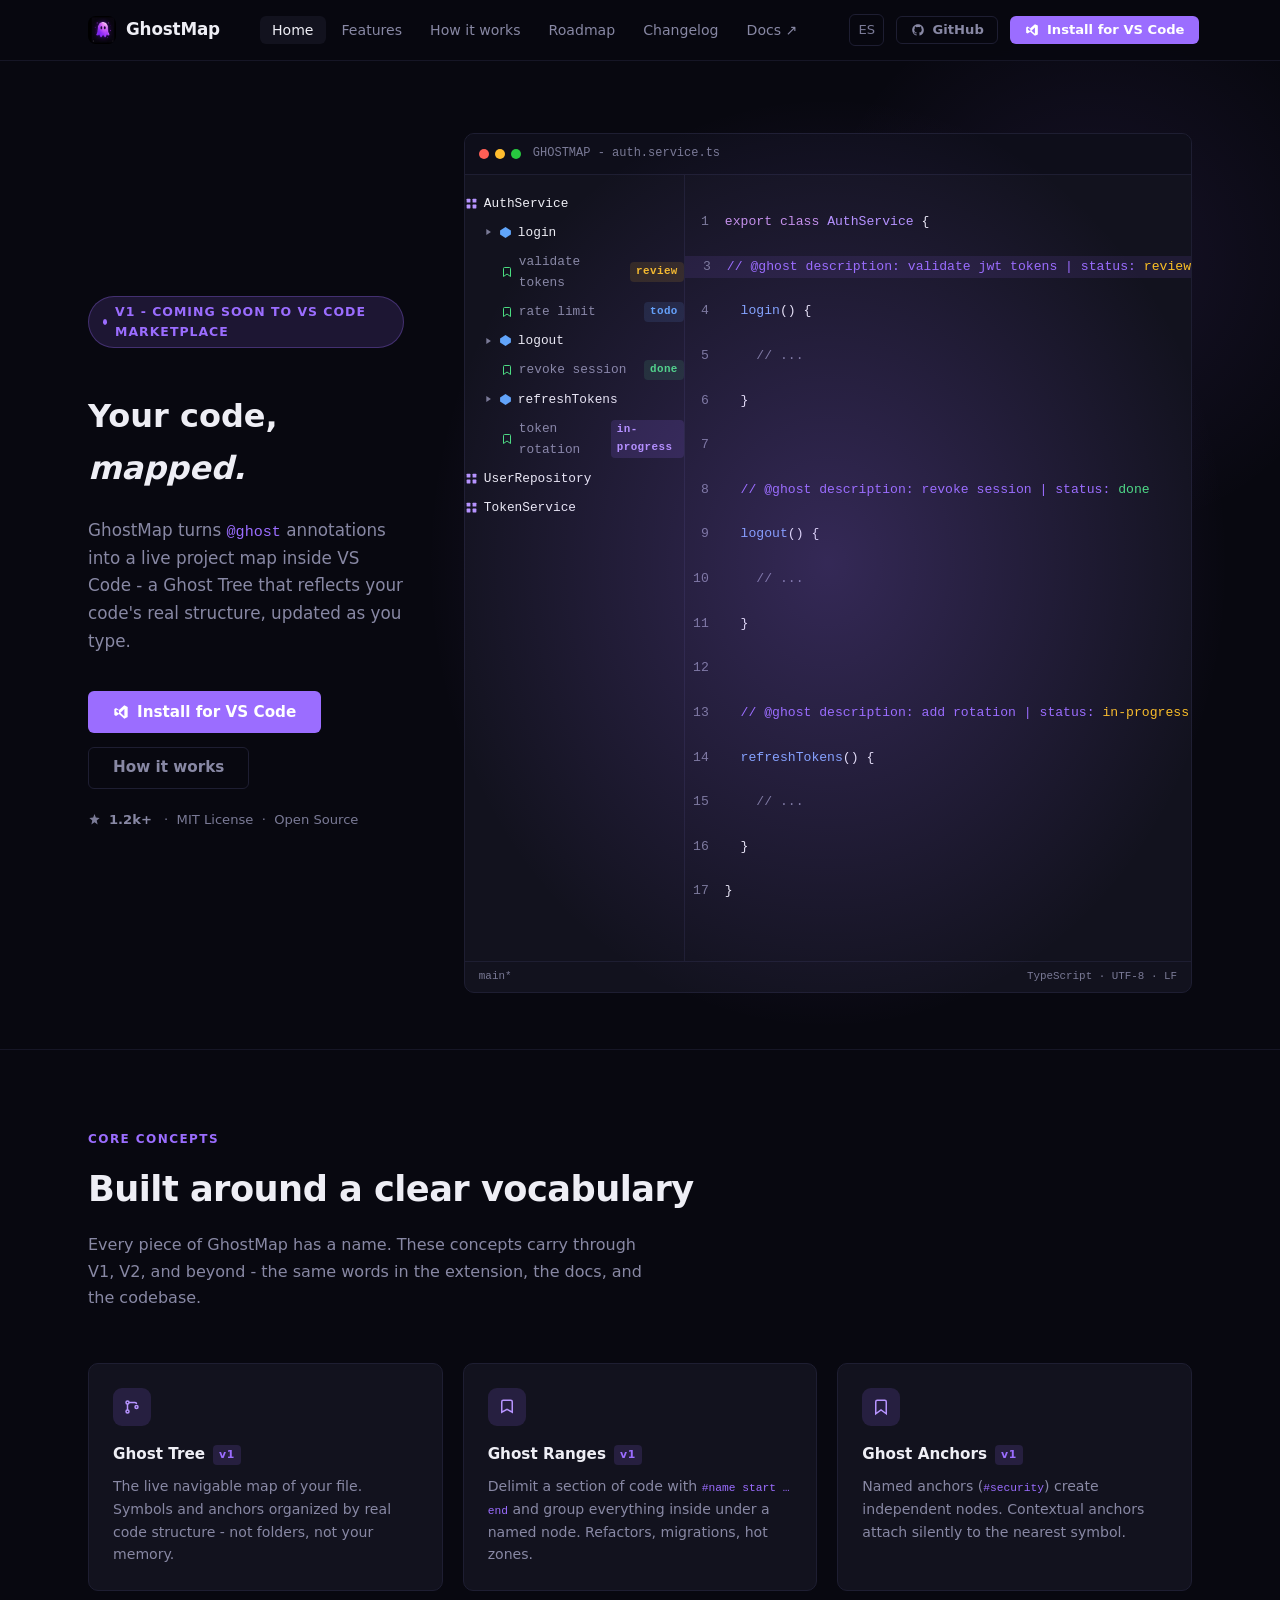
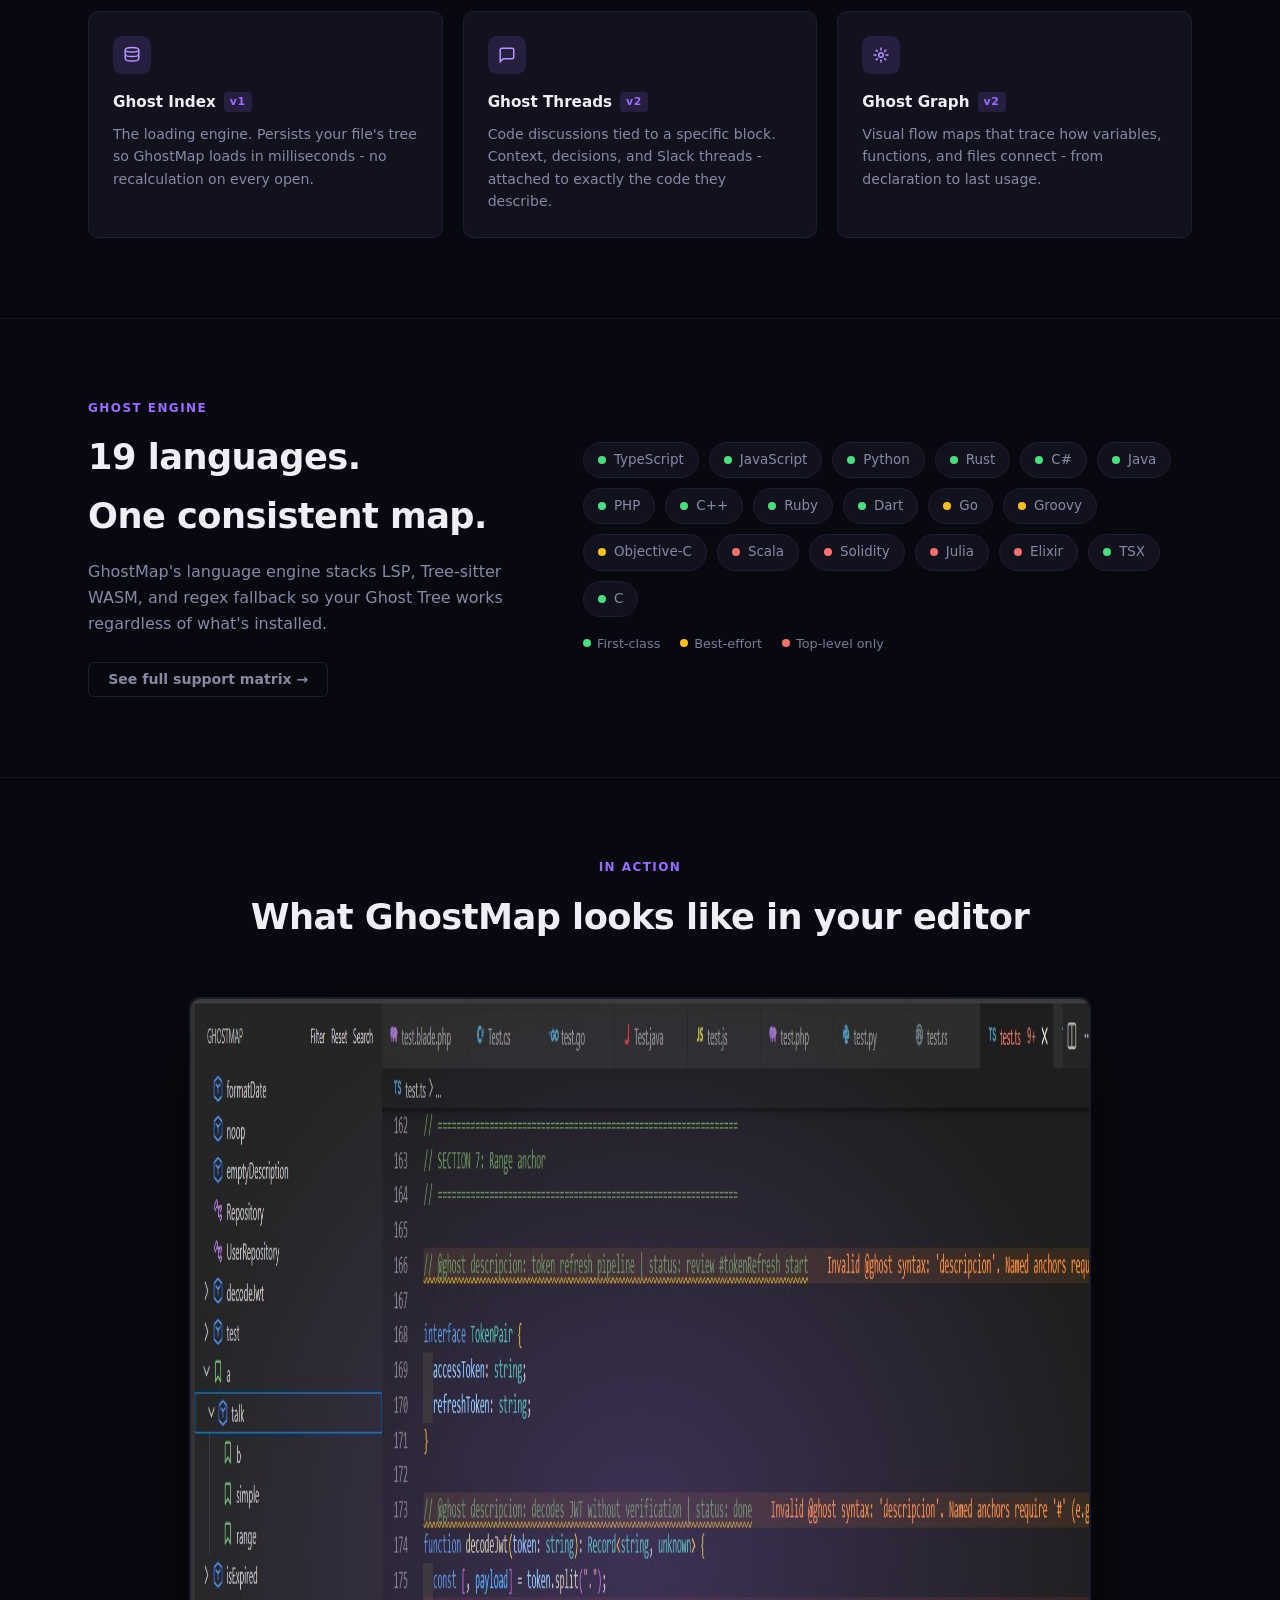
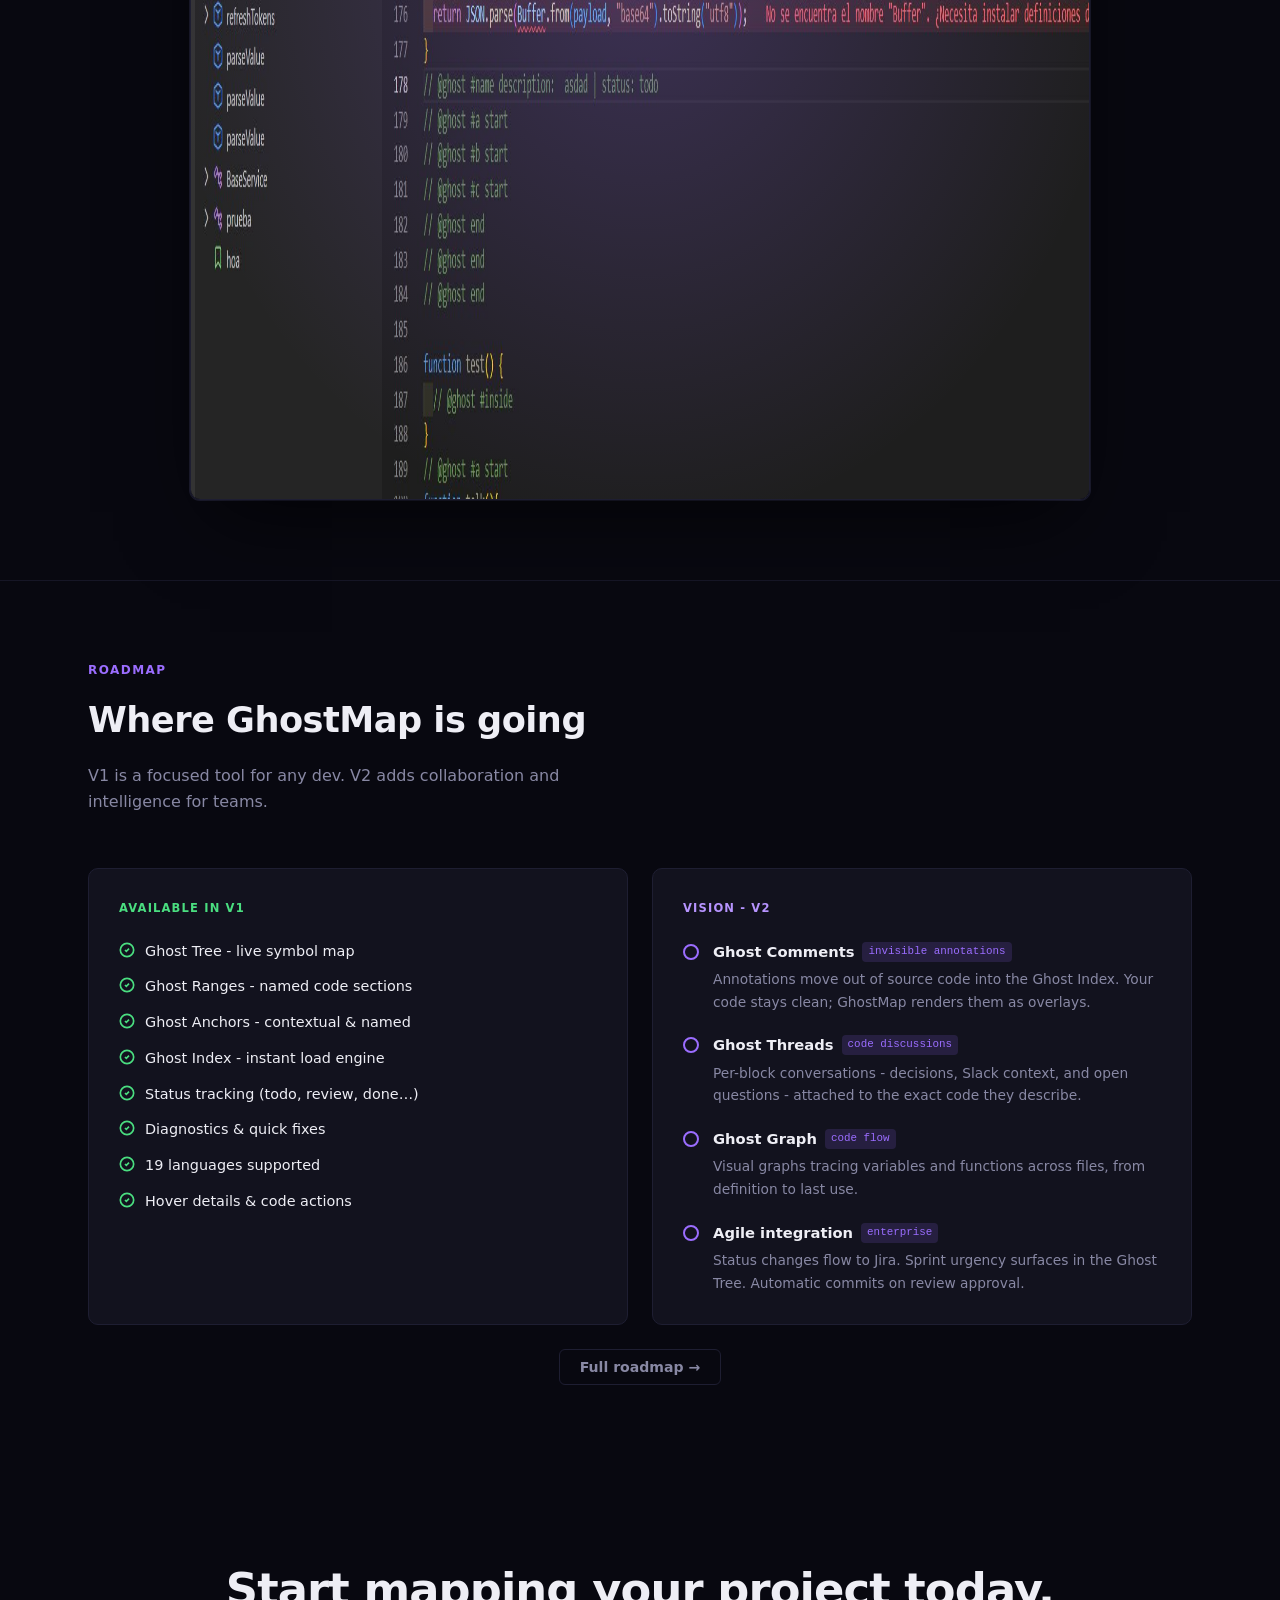
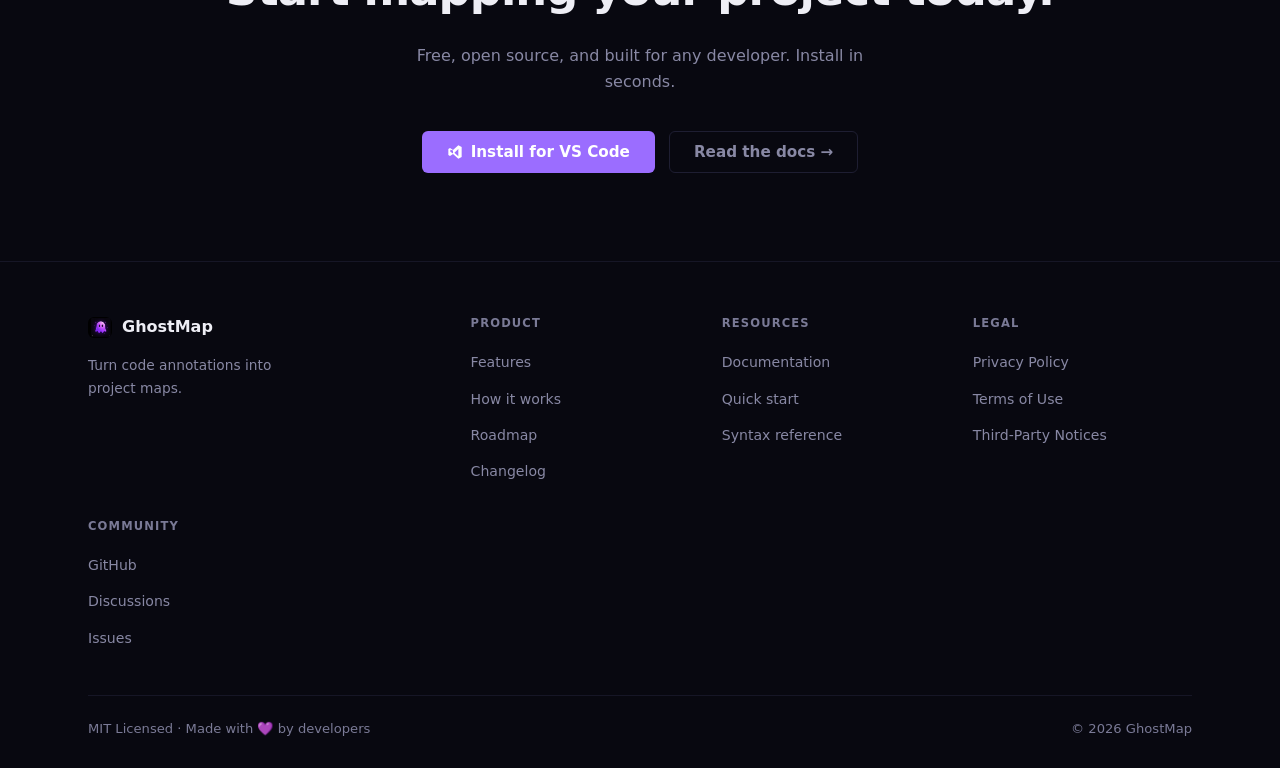
==== commit 3a6278a2: "﻿chore: hygiene pass - SEO, accessibility, 404, sitemap, hardening SEO and previews: - Add Open Grap" ====
--- a/index.html
+++ b/index.html
@@ -3,15 +3,62 @@
 <head>
   <meta charset="UTF-8" />
   <meta name="viewport" content="width=device-width, initial-scale=1.0" />
-  <title>GhostMap — Your code, mapped.</title>
+  <title>GhostMap - Your code, mapped.</title>
   <meta name="description" content="GhostMap transforms @ghost annotations into a live, navigable project map inside VS Code. Know your codebase at a glance." />
   <link rel="icon" type="image/png" href="img/ghost-logo.png" />
   <link rel="preconnect" href="https://fonts.googleapis.com">
   <link rel="preconnect" href="https://fonts.gstatic.com" crossorigin>
   <link href="https://fonts.googleapis.com/css2?family=Space+Grotesk:wght@400;500;600;700;800&family=Inter:wght@400;500;600;700&family=JetBrains+Mono:wght@400;500;700&display=swap" rel="stylesheet">
+  <link rel="canonical" href="https://marxwellb.github.io/Ghostmap-site/" />
+  <meta name="theme-color" content="#080810" />
+  <meta name="author" content="GhostMap contributors" />
+  <meta name="referrer" content="strict-origin-when-cross-origin" />
+  <meta http-equiv="Content-Security-Policy" content="default-src 'self'; style-src 'self' 'unsafe-inline' https://fonts.googleapis.com; font-src 'self' https://fonts.gstatic.com; img-src 'self' data:; connect-src 'self'; frame-ancestors 'none'; base-uri 'self'; form-action 'self'" />
+
+  <meta property="og:type" content="website" />
+  <meta property="og:site_name" content="GhostMap" />
+  <meta property="og:title" content="GhostMap - Your code, mapped." />
+  <meta property="og:description" content="A live, navigable map of your code inside VS Code. 19 languages. @ghost annotations. Zero telemetry." />
+  <meta property="og:url" content="https://marxwellb.github.io/Ghostmap-site/" />
+  <meta property="og:image" content="img/ghost-logo.png" />
+  <meta name="twitter:card" content="summary_large_image" />
+  <meta name="twitter:title" content="GhostMap - Your code, mapped." />
+  <meta name="twitter:description" content="A live, navigable map of your code inside VS Code. 19 languages. @ghost annotations. Zero telemetry." />
+  <meta name="twitter:image" content="img/ghost-logo.png" />
+
   <link rel="stylesheet" href="css/styles.css" />
+
+  <script type="application/ld+json">
+  {
+    "@context": "https://schema.org",
+    "@type": "SoftwareApplication",
+    "name": "GhostMap",
+    "applicationCategory": "DeveloperApplication",
+    "operatingSystem": "Windows, macOS, Linux",
+    "description": "A live, navigable map of your code inside VS Code. 19 languages. @ghost annotations. Zero telemetry.",
+    "url": "https://marxwellb.github.io/Ghostmap-site/",
+    "downloadUrl": "https://github.com/MarxWellB/genesis/releases",
+    "softwareVersion": "0.5.0",
+    "softwareRequirements": "Visual Studio Code 1.85 or higher",
+    "license": "https://opensource.org/licenses/MIT",
+    "offers": {
+      "@type": "Offer",
+      "price": "0",
+      "priceCurrency": "USD"
+    },
+    "author": {
+      "@type": "Organization",
+      "name": "GhostMap contributors",
+      "url": "https://github.com/MarxWellB/genesis"
+    },
+    "isAccessibleForFree": true
+  }
+  </script>
 </head>
 <body>
+
+<a class="skip-link" href="#main">Skip to content</a>
+
 
 <!-- ═══ NAV ═══════════════════════════════════════════════ -->
 <header class="nav">
@@ -21,7 +68,7 @@
       GhostMap
     </a>
     <nav>
-      <ul class="nav__links">
+      <ul class="nav__links" id="primary-nav">
         <li><a href="index.html">Home</a></li>
         <li><a href="pages/features.html">Features</a></li>
         <li><a href="pages/how-it-works.html">How it works</a></li>
@@ -40,7 +87,7 @@
         <svg width="14" height="14" viewBox="0 0 24 24" fill="currentColor"><path d="M17 2 9 9 4.5 6 2 7.5v9L4.5 18 9 15l8 7 5-2.4V4.4ZM9 14.2 5 11.5v-3L9 9.8Zm8 4.3-5.9-5.2L17 7.5Z"/></svg>
         Install for VS Code
       </a>
-      <button class="nav__mobile-toggle" aria-label="Menu">
+      <button class="nav__mobile-toggle" aria-label="Toggle navigation menu" aria-expanded="false" aria-controls="primary-nav">
         <svg width="22" height="22" viewBox="0 0 24 24" fill="none" stroke="currentColor" stroke-width="2"><path d="M3 6h18M3 12h18M3 18h18"/></svg>
       </button>
     </div>
@@ -48,18 +95,18 @@
 </header>
 
 <!-- ═══ HERO ═══════════════════════════════════════════════ -->
-<main>
+<main id="main">
   <div class="container">
     <div class="hero-split">
       <div class="hero-split__content">
         <div class="hero__eyebrow">
           <span class="dot"></span>
-          V1 — Coming soon to VS Code Marketplace
+          V1 - Coming soon to VS Code Marketplace
         </div>
         <h1>Your code,<br /><em>mapped.</em></h1>
         <p class="hero__sub">
           GhostMap turns <code style="font-family:var(--font-mono);color:var(--violet);font-size:0.9em">@ghost</code> annotations
-          into a live project map inside VS Code —
+          into a live project map inside VS Code -
           a Ghost Tree that reflects your code's real structure, updated as you type.
         </p>
         <div class="hero__actions">
@@ -85,7 +132,7 @@
               <span class="panel__dot panel__dot--y"></span>
               <span class="panel__dot panel__dot--g"></span>
             </div>
-            <span class="panel__title">GHOSTMAP — auth.service.ts</span>
+            <span class="panel__title">GHOSTMAP - auth.service.ts</span>
           </div>
           <div style="display:grid; grid-template-columns:220px 1fr">
             <!-- sidebar tree -->
@@ -178,7 +225,7 @@
         <h2 class="section__title">Built around a clear vocabulary</h2>
         <p class="section__desc">
           Every piece of GhostMap has a name. These concepts carry through
-          V1, V2, and beyond — the same words in the extension, the docs,
+          V1, V2, and beyond - the same words in the extension, the docs,
           and the codebase.
         </p>
       </div>
@@ -189,7 +236,7 @@
             <svg width="18" height="18" viewBox="0 0 24 24" fill="none" stroke="currentColor" stroke-width="2"><circle cx="6" cy="6" r="2"/><circle cx="6" cy="18" r="2"/><circle cx="18" cy="12" r="2"/><path d="M6 8v8M8 6h8a2 2 0 0 1 2 2v0"/></svg>
           </div>
           <h3>Ghost Tree <span class="feat-card__tag">v1</span></h3>
-          <p>The live navigable map of your file. Symbols and anchors organized by real code structure — not folders, not your memory.</p>
+          <p>The live navigable map of your file. Symbols and anchors organized by real code structure - not folders, not your memory.</p>
         </div>
 
         <div class="feat-card">
@@ -213,7 +260,7 @@
             <svg width="18" height="18" viewBox="0 0 24 24" fill="none" stroke="currentColor" stroke-width="2"><ellipse cx="12" cy="5" rx="9" ry="3"/><path d="M3 5v6c0 1.66 4.03 3 9 3s9-1.34 9-3V5"/><path d="M3 11v6c0 1.66 4.03 3 9 3s9-1.34 9-3v-6"/></svg>
           </div>
           <h3>Ghost Index <span class="feat-card__tag">v1</span></h3>
-          <p>The loading engine. Persists your file's tree so GhostMap loads in milliseconds — no recalculation on every open.</p>
+          <p>The loading engine. Persists your file's tree so GhostMap loads in milliseconds - no recalculation on every open.</p>
         </div>
 
         <div class="feat-card">
@@ -221,7 +268,7 @@
             <svg width="18" height="18" viewBox="0 0 24 24" fill="none" stroke="currentColor" stroke-width="2"><path d="M21 15a2 2 0 0 1-2 2H7l-4 4V5a2 2 0 0 1 2-2h14a2 2 0 0 1 2 2z"/></svg>
           </div>
           <h3>Ghost Threads <span class="feat-card__tag">v2</span></h3>
-          <p>Code discussions tied to a specific block. Context, decisions, and Slack threads — attached to exactly the code they describe.</p>
+          <p>Code discussions tied to a specific block. Context, decisions, and Slack threads - attached to exactly the code they describe.</p>
         </div>
 
         <div class="feat-card">
@@ -229,7 +276,7 @@
             <svg width="18" height="18" viewBox="0 0 24 24" fill="none" stroke="currentColor" stroke-width="2"><circle cx="12" cy="12" r="3"/><path d="M12 2v4M12 18v4M4.93 4.93l2.83 2.83M16.24 16.24l2.83 2.83M2 12h4M18 12h4M4.93 19.07l2.83-2.83M16.24 7.76l2.83-2.83"/></svg>
           </div>
           <h3>Ghost Graph <span class="feat-card__tag">v2</span></h3>
-          <p>Visual flow maps that trace how variables, functions, and files connect — from declaration to last usage.</p>
+          <p>Visual flow maps that trace how variables, functions, and files connect - from declaration to last usage.</p>
         </div>
       </div>
     </div>
@@ -260,7 +307,7 @@
             <span class="lang-pill"><span class="tier tier--1"></span>C++</span>
             <span class="lang-pill"><span class="tier tier--1"></span>Ruby</span>
             <span class="lang-pill"><span class="tier tier--1"></span>Dart</span>
-            <span class="lang-pill"><span class="tier tier--1"></span>Go</span>
+            <span class="lang-pill"><span class="tier tier--2"></span>Go</span>
             <span class="lang-pill"><span class="tier tier--2"></span>Groovy</span>
             <span class="lang-pill"><span class="tier tier--2"></span>Objective-C</span>
             <span class="lang-pill"><span class="tier tier--3"></span>Scala</span>
@@ -288,7 +335,7 @@
         <h2 class="section__title">What GhostMap looks like in your editor</h2>
       </div>
       <div class="feat-hero-screenshot ghost-glow" style="max-width:900px;margin:0 auto">
-        <img src="img/screenshot-vscode.png" alt="GhostMap running in VS Code showing the Ghost Tree panel with multiple languages" />
+        <img src="img/screenshot-vscode.png" loading="lazy" decoding="async" width="1800" height="1100" alt="GhostMap running in VS Code showing the Ghost Tree panel with multiple languages" />
       </div>
     </div>
   </section>
@@ -305,10 +352,10 @@
         <div class="roadmap-card roadmap-card--v1">
           <div class="roadmap-card__label">Available in V1</div>
           <ul class="checklist">
-            <li><svg width="16" height="16" viewBox="0 0 24 24" fill="none" stroke="var(--green)" stroke-width="2.5"><circle cx="12" cy="12" r="10"/><path d="m9 12 2 2 4-4"/></svg>Ghost Tree — live symbol map</li>
-            <li><svg width="16" height="16" viewBox="0 0 24 24" fill="none" stroke="var(--green)" stroke-width="2.5"><circle cx="12" cy="12" r="10"/><path d="m9 12 2 2 4-4"/></svg>Ghost Ranges — named code sections</li>
-            <li><svg width="16" height="16" viewBox="0 0 24 24" fill="none" stroke="var(--green)" stroke-width="2.5"><circle cx="12" cy="12" r="10"/><path d="m9 12 2 2 4-4"/></svg>Ghost Anchors — contextual &amp; named</li>
-            <li><svg width="16" height="16" viewBox="0 0 24 24" fill="none" stroke="var(--green)" stroke-width="2.5"><circle cx="12" cy="12" r="10"/><path d="m9 12 2 2 4-4"/></svg>Ghost Index — instant load engine</li>
+            <li><svg width="16" height="16" viewBox="0 0 24 24" fill="none" stroke="var(--green)" stroke-width="2.5"><circle cx="12" cy="12" r="10"/><path d="m9 12 2 2 4-4"/></svg>Ghost Tree - live symbol map</li>
+            <li><svg width="16" height="16" viewBox="0 0 24 24" fill="none" stroke="var(--green)" stroke-width="2.5"><circle cx="12" cy="12" r="10"/><path d="m9 12 2 2 4-4"/></svg>Ghost Ranges - named code sections</li>
+            <li><svg width="16" height="16" viewBox="0 0 24 24" fill="none" stroke="var(--green)" stroke-width="2.5"><circle cx="12" cy="12" r="10"/><path d="m9 12 2 2 4-4"/></svg>Ghost Anchors - contextual &amp; named</li>
+            <li><svg width="16" height="16" viewBox="0 0 24 24" fill="none" stroke="var(--green)" stroke-width="2.5"><circle cx="12" cy="12" r="10"/><path d="m9 12 2 2 4-4"/></svg>Ghost Index - instant load engine</li>
             <li><svg width="16" height="16" viewBox="0 0 24 24" fill="none" stroke="var(--green)" stroke-width="2.5"><circle cx="12" cy="12" r="10"/><path d="m9 12 2 2 4-4"/></svg>Status tracking (todo, review, done…)</li>
             <li><svg width="16" height="16" viewBox="0 0 24 24" fill="none" stroke="var(--green)" stroke-width="2.5"><circle cx="12" cy="12" r="10"/><path d="m9 12 2 2 4-4"/></svg>Diagnostics &amp; quick fixes</li>
             <li><svg width="16" height="16" viewBox="0 0 24 24" fill="none" stroke="var(--green)" stroke-width="2.5"><circle cx="12" cy="12" r="10"/><path d="m9 12 2 2 4-4"/></svg>19 languages supported</li>
@@ -316,7 +363,7 @@
           </ul>
         </div>
         <div class="roadmap-card roadmap-card--v2">
-          <div class="roadmap-card__label">Vision — V2</div>
+          <div class="roadmap-card__label">Vision - V2</div>
           <ul class="vision-list">
             <li>
               <span class="ring"></span>
@@ -329,7 +376,7 @@
               <span class="ring"></span>
               <div>
                 <h4>Ghost Threads <span class="vision-tag">code discussions</span></h4>
-                <p>Per-block conversations — decisions, Slack context, and open questions — attached to the exact code they describe.</p>
+                <p>Per-block conversations - decisions, Slack context, and open questions - attached to the exact code they describe.</p>
               </div>
             </li>
             <li>
@@ -400,6 +447,14 @@
         </ul>
       </div>
       <div class="footer__col">
+        <h4>Legal</h4>
+        <ul>
+          <li><a href="pages/privacy.html">Privacy Policy</a></li>
+          <li><a href="pages/terms.html">Terms of Use</a></li>
+          <li><a href="pages/notices.html">Third-Party Notices</a></li>
+        </ul>
+      </div>
+      <div class="footer__col">
         <h4>Community</h4>
         <ul>
           <li><a href="https://github.com/ghostmap" target="_blank" rel="noopener">GitHub</a></li>
@@ -410,7 +465,7 @@
     </div>
     <div class="footer__bottom">
       <span>MIT Licensed · Made with 💜 by developers</span>
-      <span>© 2026 GhostMap</span>
+      <span>© <span id="year">2026</span> GhostMap</span>
     </div>
   </div>
 </footer>
--- a/css/styles.css
+++ b/css/styles.css
@@ -17,7 +17,7 @@
 
   --text:         #eeeef5;
   --text-muted:   #8888a4;
-  --text-faint:   #44445a;
+  --text-faint:   #7a7a96;
 
   --violet:       #9b6dff;
   --violet-bright:#b794ff;
@@ -866,3 +866,53 @@
   .hero__actions { flex-direction: column; align-items: flex-start; }
   .hero--center .hero__actions { align-items: center; }
 }
+
+/* ============================================================
+   Accessibility additions
+   ============================================================ */
+
+/* Skip-to-content link for keyboard users. */
+.skip-link {
+  position: absolute;
+  left: -9999px;
+  top: 0;
+  background: var(--violet);
+  color: #fff;
+  padding: 10px 16px;
+  border-radius: var(--r);
+  font-weight: 600;
+  z-index: 9999;
+}
+.skip-link:focus {
+  left: 16px;
+  top: 16px;
+  outline: 3px solid #fff;
+  outline-offset: 2px;
+}
+
+/* Visible focus styles on all interactive elements. */
+a:focus-visible,
+button:focus-visible,
+.btn:focus-visible,
+.nav__lang:focus-visible {
+  outline: 2px solid var(--violet-bright);
+  outline-offset: 3px;
+  border-radius: 4px;
+}
+
+/* Respect prefers-reduced-motion. */
+@media (prefers-reduced-motion: reduce) {
+  *,
+  *::before,
+  *::after {
+    animation-duration: 0.001ms !important;
+    animation-iteration-count: 1 !important;
+    transition-duration: 0.001ms !important;
+    scroll-behavior: auto !important;
+  }
+}
+
+/* Mobile nav scroll lock when menu is open. */
+body.nav-open {
+  overflow: hidden;
+}
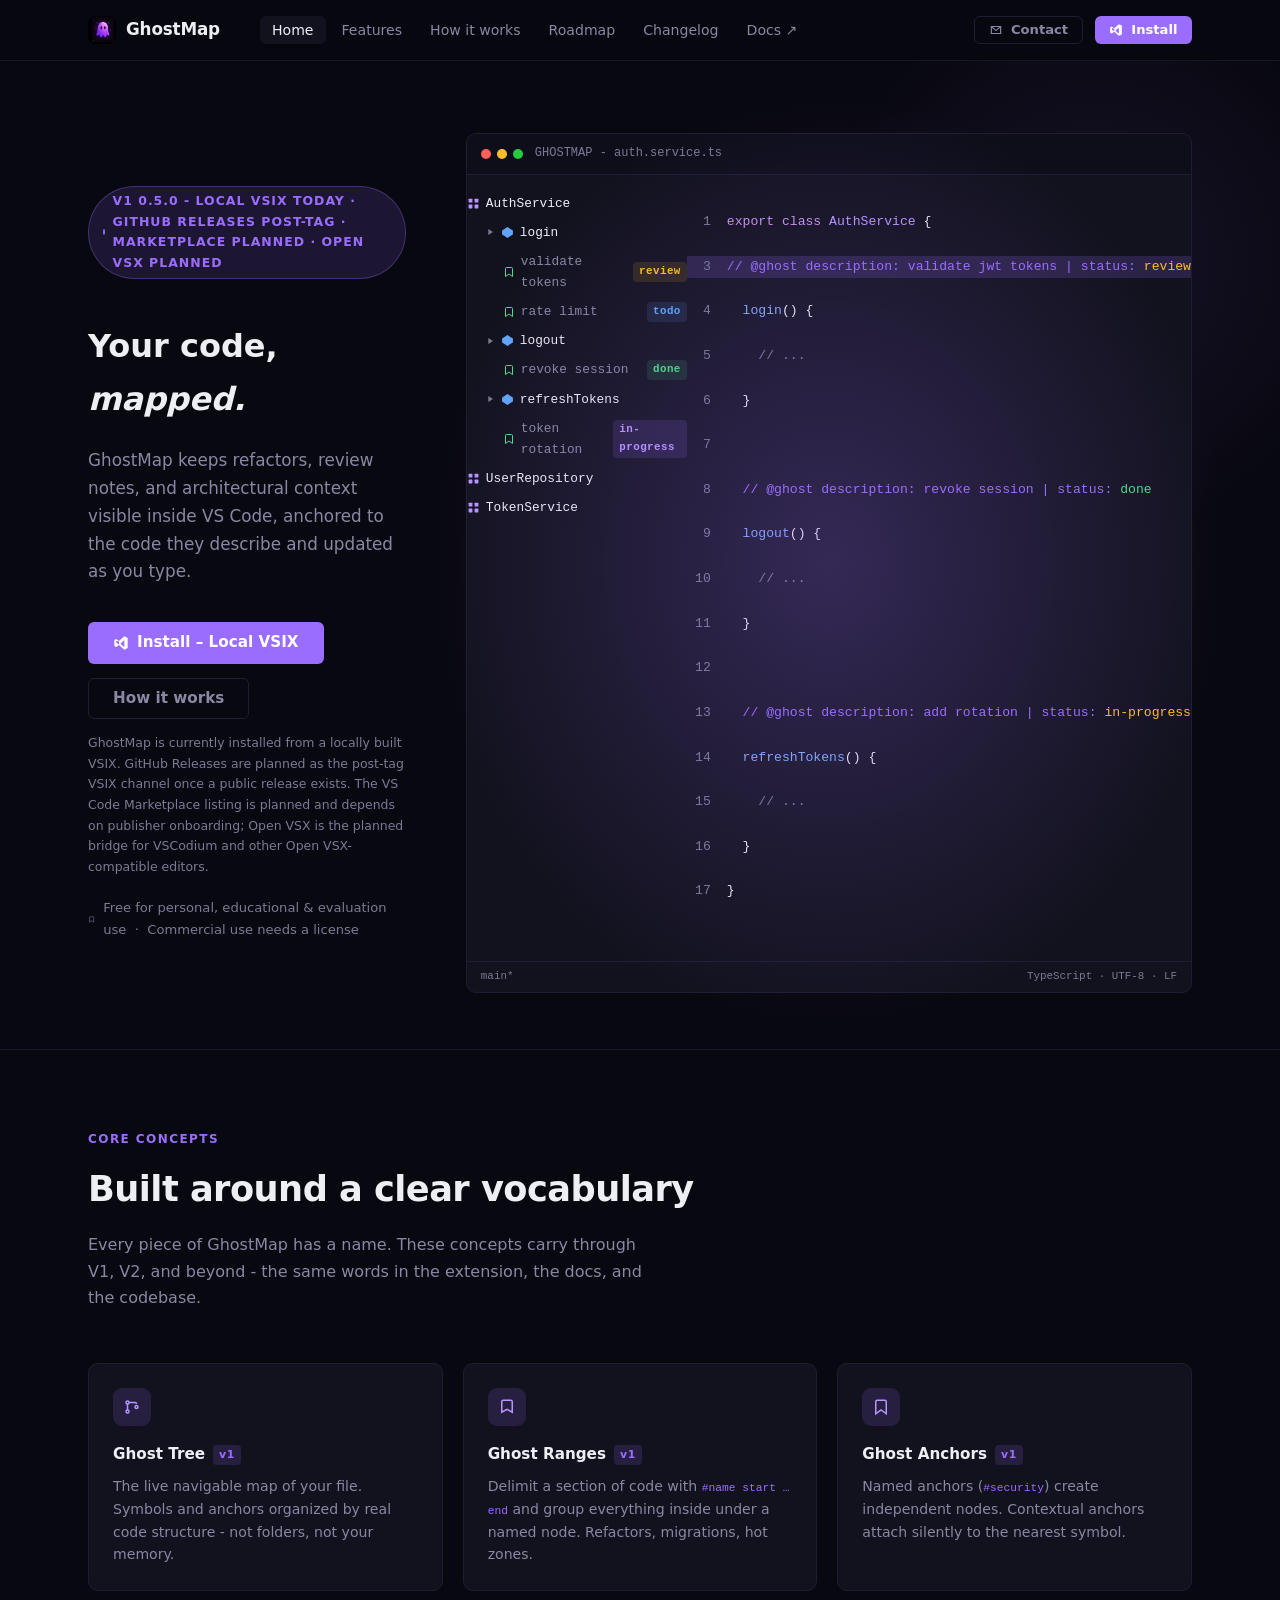
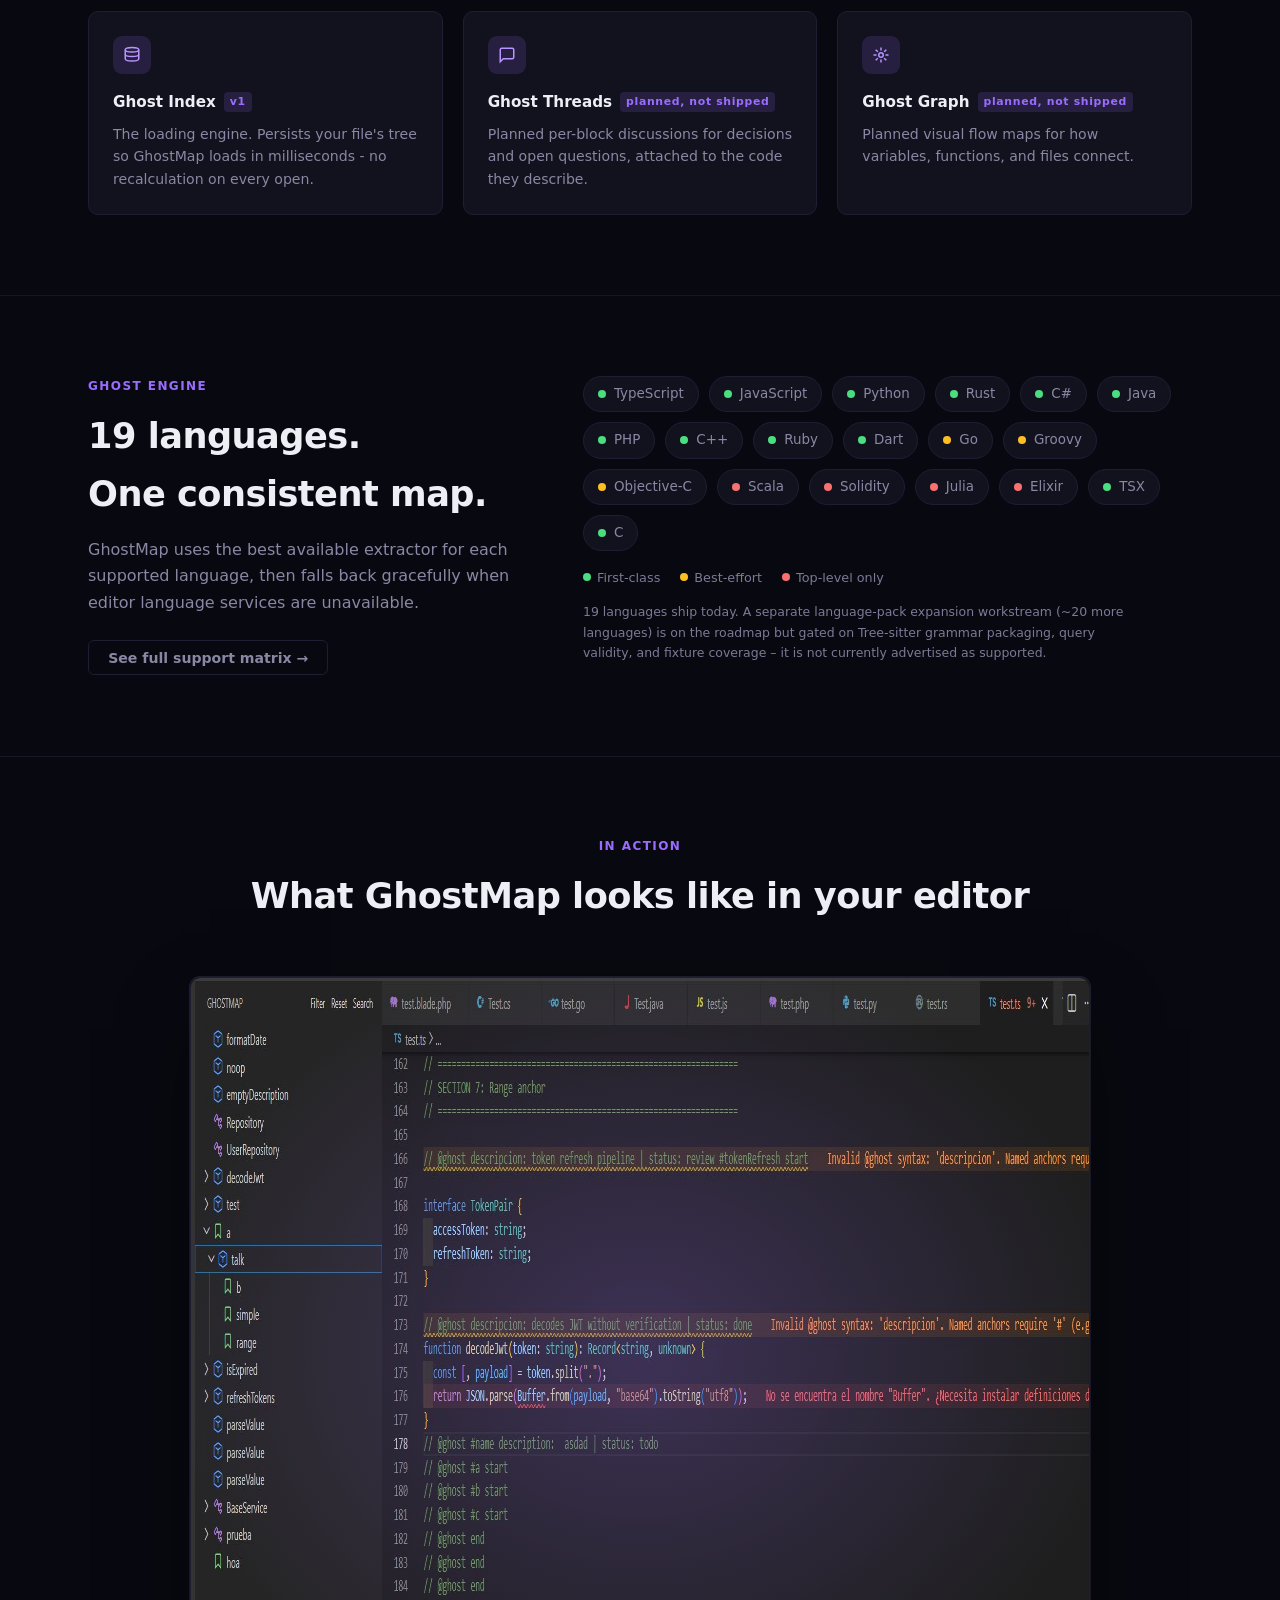
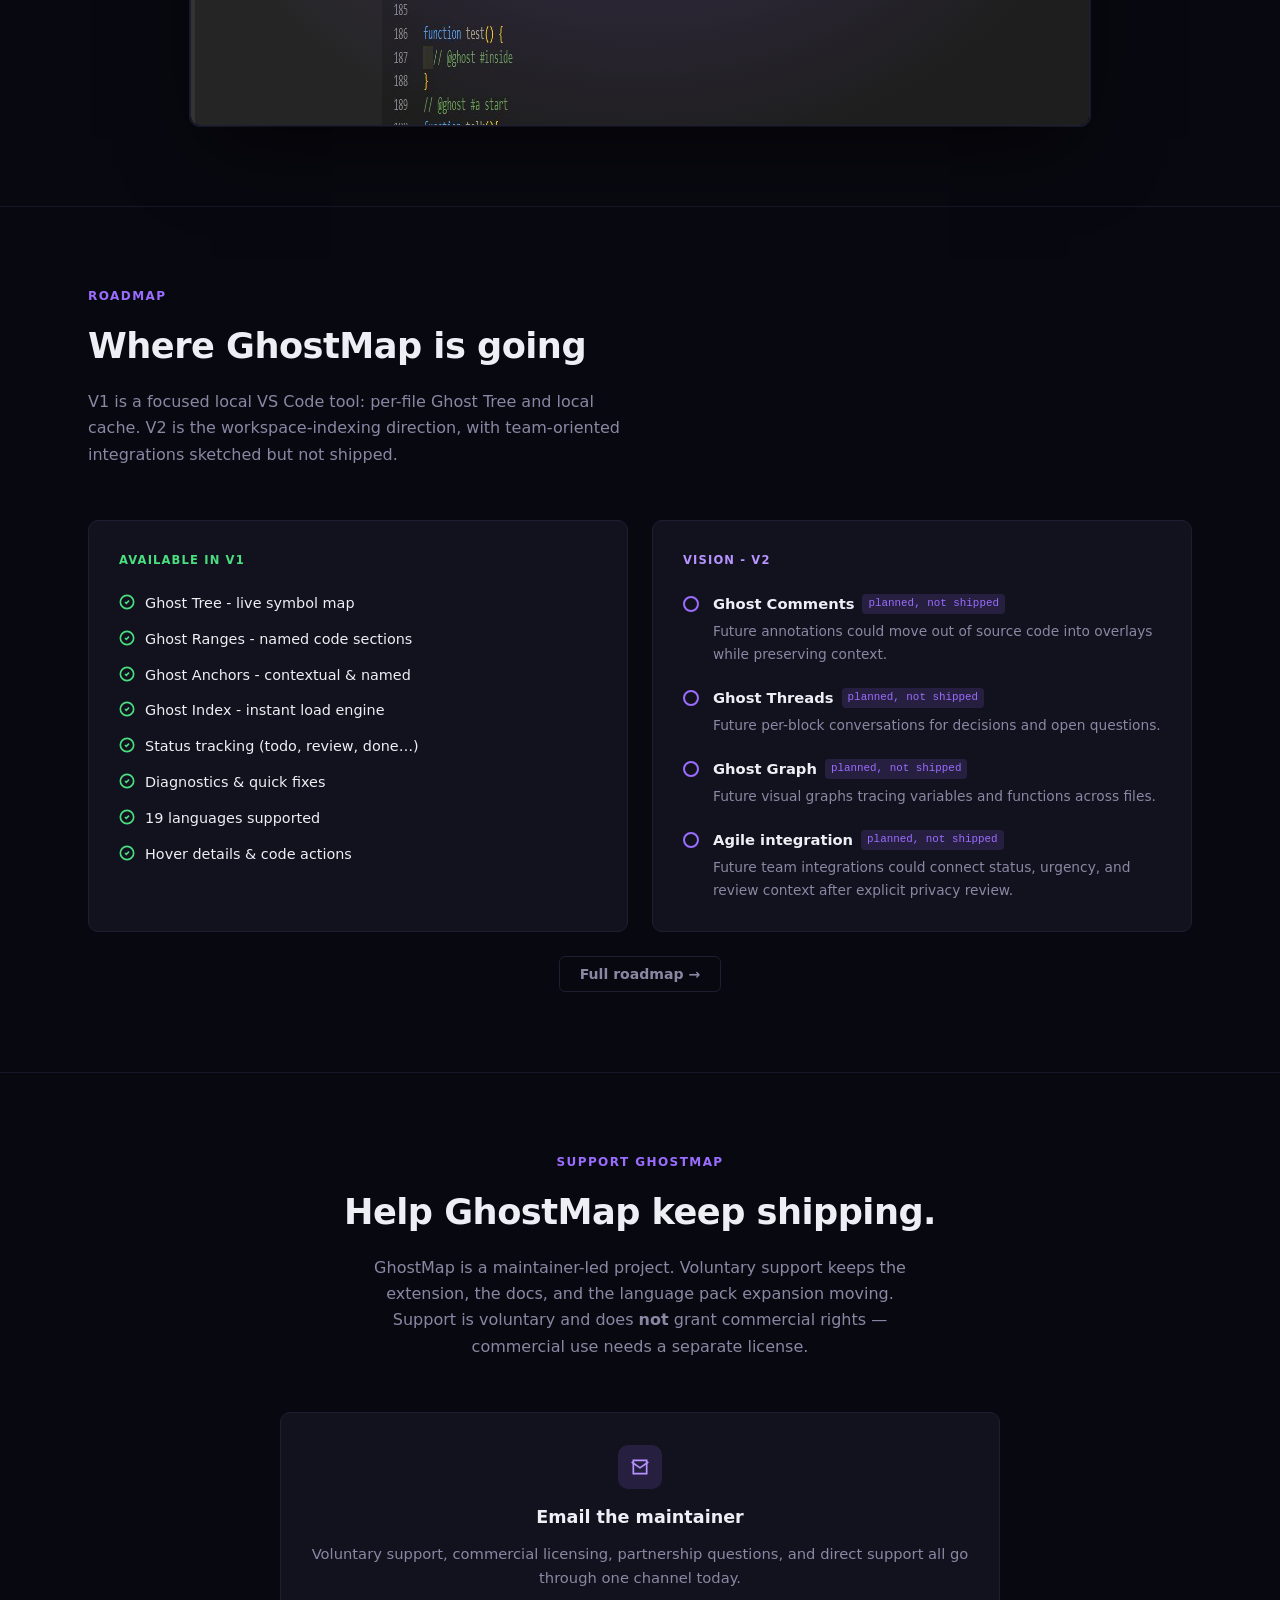
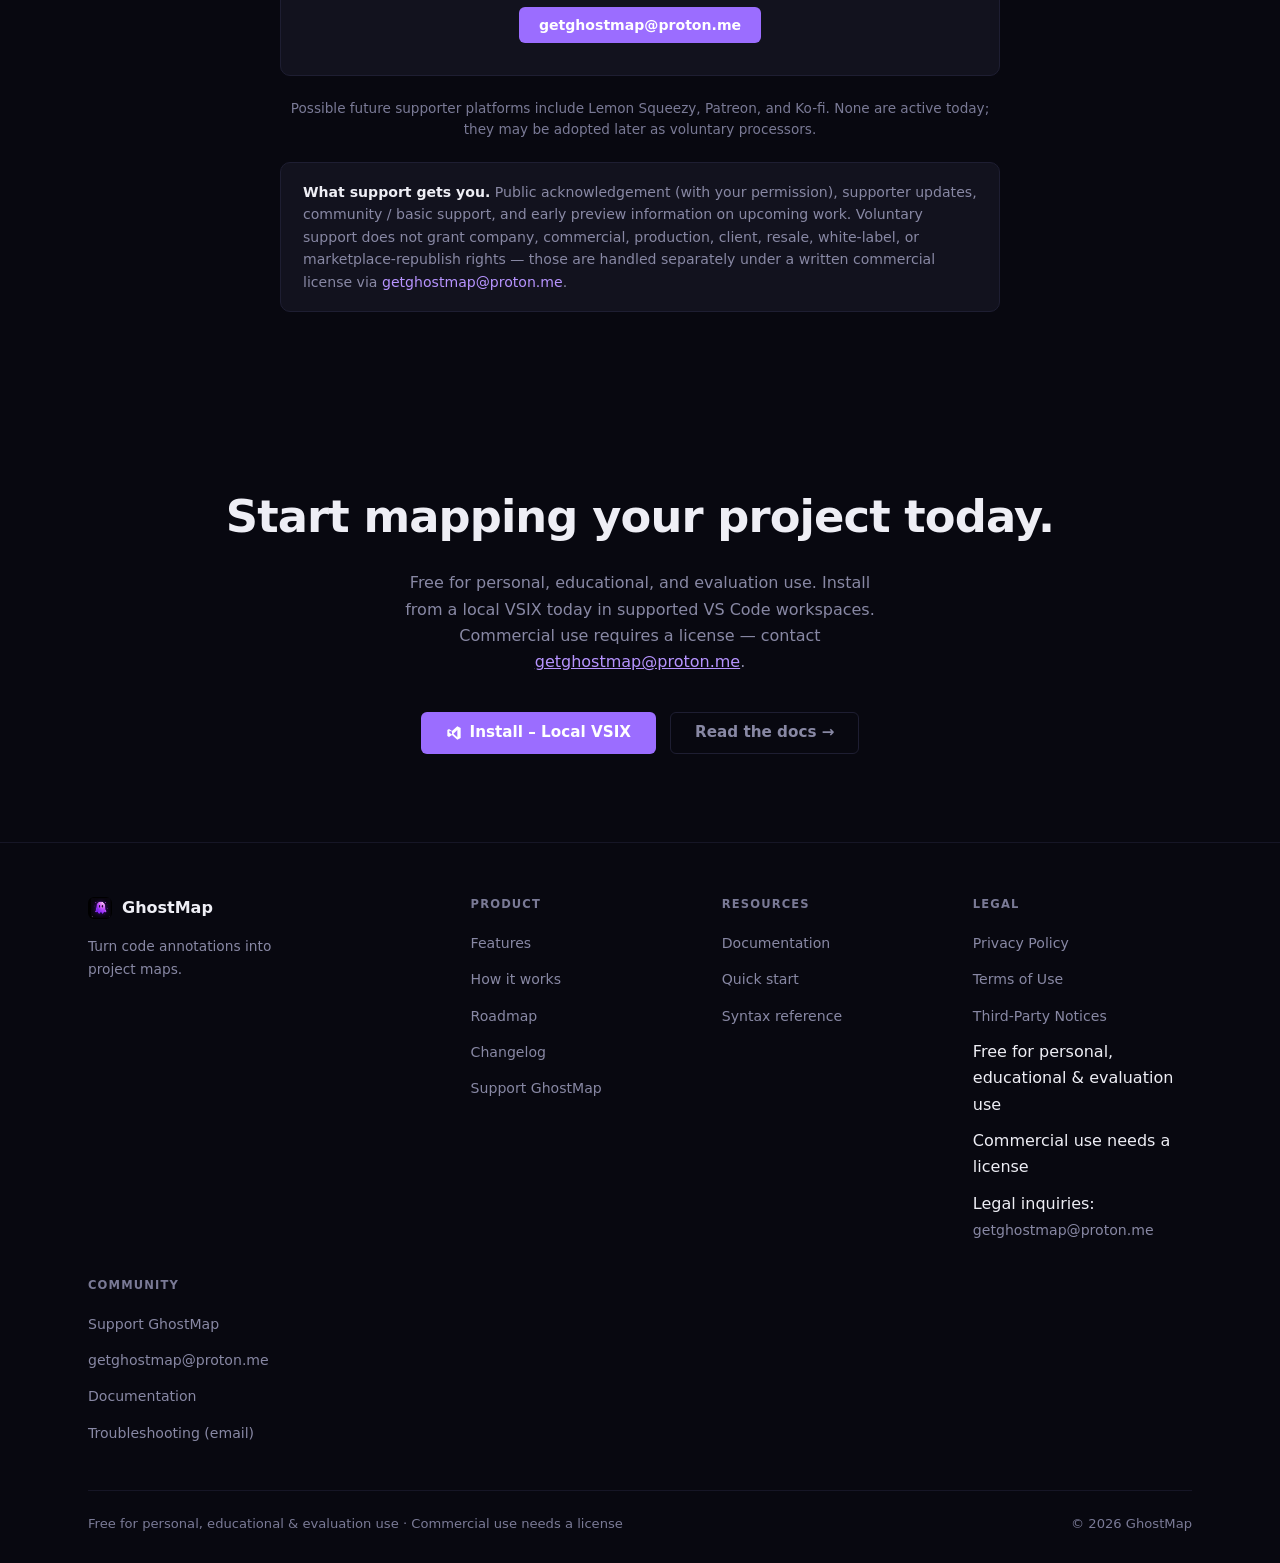
==== commit 86067f63: "chore(publication): align live site launch content" ====
--- a/index.html
+++ b/index.html
@@ -4,12 +4,12 @@
   <meta charset="UTF-8" />
   <meta name="viewport" content="width=device-width, initial-scale=1.0" />
   <title>GhostMap - Your code, mapped.</title>
-  <meta name="description" content="GhostMap transforms @ghost annotations into a live, navigable project map inside VS Code. Know your codebase at a glance." />
+  <meta name="description" content="GhostMap is a VS Code productivity tool that turns @ghost annotations into a live, navigable project map. Free for personal, educational, and evaluation use." />
   <link rel="icon" type="image/png" href="img/ghost-logo.png" />
   <link rel="preconnect" href="https://fonts.googleapis.com">
   <link rel="preconnect" href="https://fonts.gstatic.com" crossorigin>
   <link href="https://fonts.googleapis.com/css2?family=Space+Grotesk:wght@400;500;600;700;800&family=Inter:wght@400;500;600;700&family=JetBrains+Mono:wght@400;500;700&display=swap" rel="stylesheet">
-  <link rel="canonical" href="https://marxwellb.github.io/Ghostmap-site/" />
+  <link rel="canonical" href="https://ghostmap-liard.vercel.app/" />
   <meta name="theme-color" content="#080810" />
   <meta name="author" content="GhostMap contributors" />
   <meta name="referrer" content="strict-origin-when-cross-origin" />
@@ -19,7 +19,7 @@
   <meta property="og:site_name" content="GhostMap" />
   <meta property="og:title" content="GhostMap - Your code, mapped." />
   <meta property="og:description" content="A live, navigable map of your code inside VS Code. 19 languages. @ghost annotations. Zero telemetry." />
-  <meta property="og:url" content="https://marxwellb.github.io/Ghostmap-site/" />
+  <meta property="og:url" content="https://ghostmap-liard.vercel.app/" />
   <meta property="og:image" content="img/ghost-logo.png" />
   <meta name="twitter:card" content="summary_large_image" />
   <meta name="twitter:title" content="GhostMap - Your code, mapped." />
@@ -36,22 +36,14 @@
     "applicationCategory": "DeveloperApplication",
     "operatingSystem": "Windows, macOS, Linux",
     "description": "A live, navigable map of your code inside VS Code. 19 languages. @ghost annotations. Zero telemetry.",
-    "url": "https://marxwellb.github.io/Ghostmap-site/",
-    "downloadUrl": "https://github.com/MarxWellB/genesis/releases",
+    "url": "https://ghostmap-liard.vercel.app/",
     "softwareVersion": "0.5.0",
     "softwareRequirements": "Visual Studio Code 1.85 or higher",
-    "license": "https://opensource.org/licenses/MIT",
-    "offers": {
-      "@type": "Offer",
-      "price": "0",
-      "priceCurrency": "USD"
-    },
     "author": {
       "@type": "Organization",
       "name": "GhostMap contributors",
-      "url": "https://github.com/MarxWellB/genesis"
-    },
-    "isAccessibleForFree": true
+      "url": "https://ghostmap-liard.vercel.app/"
+    }
   }
   </script>
 </head>
@@ -60,7 +52,6 @@
 <a class="skip-link" href="#main">Skip to content</a>
 
 
-<!-- ═══ NAV ═══════════════════════════════════════════════ -->
 <header class="nav">
   <div class="container nav__inner">
     <a href="index.html" class="nav__brand">
@@ -74,18 +65,17 @@
         <li><a href="pages/how-it-works.html">How it works</a></li>
         <li><a href="pages/roadmap.html">Roadmap</a></li>
         <li><a href="pages/changelog.html">Changelog</a></li>
-        <li><a href="https://docs.ghostmap.dev" target="_blank" rel="noopener">Docs ↗</a></li>
+        <li><a href="https://ghostmap-docs.vercel.app/" target="_blank" rel="noopener">Docs ↗</a></li>
       </ul>
     </nav>
     <div class="nav__right">
-      <a href="pages/es/index.html" class="nav__lang">ES</a>
-      <a href="https://github.com/ghostmap" target="_blank" rel="noopener" class="btn btn--outline btn--sm">
-        <svg width="14" height="14" viewBox="0 0 24 24" fill="currentColor"><path d="M12 2C6.48 2 2 6.48 2 12c0 4.42 2.87 8.17 6.84 9.49.5.09.68-.22.68-.48v-1.7c-2.78.6-3.37-1.34-3.37-1.34-.45-1.16-1.11-1.47-1.11-1.47-.91-.62.07-.61.07-.61 1 .07 1.53 1.03 1.53 1.03.89 1.52 2.34 1.08 2.91.83.09-.65.35-1.08.63-1.33-2.22-.25-4.55-1.11-4.55-4.94 0-1.09.39-1.98 1.03-2.68-.1-.25-.45-1.27.1-2.64 0 0 .84-.27 2.75 1.02A9.56 9.56 0 0 1 12 6.8c.85 0 1.71.11 2.51.33 1.91-1.29 2.75-1.02 2.75-1.02.55 1.37.2 2.39.1 2.64.64.7 1.03 1.59 1.03 2.68 0 3.84-2.34 4.68-4.57 4.93.36.31.68.92.68 1.85v2.74c0 .27.18.58.69.48A10.01 10.01 0 0 0 22 12c0-5.52-4.48-10-10-10Z"/></svg>
-        GitHub
+      <a href="mailto:getghostmap@proton.me" class="btn btn--outline btn--sm">
+        <svg width="14" height="14" viewBox="0 0 24 24" fill="none" stroke="currentColor" stroke-width="2"><path d="M4 6h16v12H4z"/><path d="M4 6l8 7 8-7"/></svg>
+        Contact
       </a>
-      <a href="vscode:extension/ghostmap.ghostmap" class="btn btn--primary btn--sm">
+      <a href="https://ghostmap-docs.vercel.app/get-started/instalacion" class="btn btn--primary btn--sm">
         <svg width="14" height="14" viewBox="0 0 24 24" fill="currentColor"><path d="M17 2 9 9 4.5 6 2 7.5v9L4.5 18 9 15l8 7 5-2.4V4.4ZM9 14.2 5 11.5v-3L9 9.8Zm8 4.3-5.9-5.2L17 7.5Z"/></svg>
-        Install for VS Code
+        Install
       </a>
       <button class="nav__mobile-toggle" aria-label="Toggle navigation menu" aria-expanded="false" aria-controls="primary-nav">
         <svg width="22" height="22" viewBox="0 0 24 24" fill="none" stroke="currentColor" stroke-width="2"><path d="M3 6h18M3 12h18M3 18h18"/></svg>
@@ -94,36 +84,39 @@
   </div>
 </header>
 
-<!-- ═══ HERO ═══════════════════════════════════════════════ -->
 <main id="main">
   <div class="container">
     <div class="hero-split">
       <div class="hero-split__content">
         <div class="hero__eyebrow">
           <span class="dot"></span>
-          V1 - Coming soon to VS Code Marketplace
+          V1 0.5.0 - Local VSIX today · GitHub Releases post-tag · Marketplace planned · Open VSX planned
         </div>
         <h1>Your code,<br /><em>mapped.</em></h1>
         <p class="hero__sub">
-          GhostMap turns <code style="font-family:var(--font-mono);color:var(--violet);font-size:0.9em">@ghost</code> annotations
-          into a live project map inside VS Code -
-          a Ghost Tree that reflects your code's real structure, updated as you type.
+          GhostMap keeps refactors, review notes, and architectural context visible inside VS Code,
+          anchored to the code they describe and updated as you type.
         </p>
         <div class="hero__actions">
-          <a href="vscode:extension/ghostmap.ghostmap" class="btn btn--primary btn--lg">
+          <a href="https://ghostmap-docs.vercel.app/get-started/instalacion" class="btn btn--primary btn--lg">
             <svg width="16" height="16" viewBox="0 0 24 24" fill="currentColor"><path d="M17 2 9 9 4.5 6 2 7.5v9L4.5 18 9 15l8 7 5-2.4V4.4ZM9 14.2 5 11.5v-3L9 9.8Zm8 4.3-5.9-5.2L17 7.5Z"/></svg>
-            Install for VS Code
+            Install &#8211; Local VSIX
           </a>
           <a href="pages/how-it-works.html" class="btn btn--outline btn--lg">How it works</a>
         </div>
+        <p style="margin-top:14px;font-size:0.78rem;color:var(--text-faint);max-width:520px">
+          GhostMap is currently installed from a locally built VSIX. GitHub
+          Releases are planned as the post-tag VSIX channel once a public
+          release exists. The VS Code Marketplace listing is planned and
+          depends on publisher onboarding; Open VSX is the planned bridge for
+          VSCodium and other Open VSX-compatible editors.
+        </p>
         <div class="hero__meta">
-          <svg width="13" height="13" viewBox="0 0 24 24" fill="currentColor"><path d="M12 2 9.5 8.5 2.5 9l5.4 4.7L6.2 21 12 17.3 17.8 21l-1.7-7.3L21.5 9l-7-.5Z"/></svg>
-          <strong style="color:var(--text-muted)">1.2k+</strong>
-          &nbsp;·&nbsp; MIT License &nbsp;·&nbsp; Open Source
-        </div>
-      </div>
-
-      <!-- Ghost Tree mockup -->
+          <svg width="13" height="13" viewBox="0 0 24 24" fill="none" stroke="currentColor" stroke-width="2"><path d="M19 21 12 16 5 21V5a2 2 0 0 1 2-2h10a2 2 0 0 1 2 2Z"/></svg>
+          Free for personal, educational &amp; evaluation use &nbsp;·&nbsp; Commercial use needs a license
+        </div>
+      </div>
+
       <div class="ghost-glow" style="position:relative; z-index:1">
         <div class="panel">
           <div class="panel__bar">
@@ -135,8 +128,7 @@
             <span class="panel__title">GHOSTMAP - auth.service.ts</span>
           </div>
           <div style="display:grid; grid-template-columns:220px 1fr">
-            <!-- sidebar tree -->
-            <div style="border-right:1px solid var(--border); padding:14px 0">
+            <div style="padding:14px 0">
               <div class="tree">
                 <div class="tree-row">
                   <svg class="icon-c" width="13" height="13" viewBox="0 0 24 24" fill="currentColor"><rect x="3" y="3" width="7" height="7" rx="1"/><rect x="14" y="3" width="7" height="7" rx="1"/><rect x="3" y="14" width="7" height="7" rx="1"/><rect x="14" y="14" width="7" height="7" rx="1"/></svg>
@@ -187,7 +179,6 @@
                 </div>
               </div>
             </div>
-            <!-- code panel -->
             <div style="padding:14px 0 14px">
               <div class="code">
 <span class="line"><span class="ln">1</span><span class="kw">export class</span> <span class="cls">AuthService</span> {</span>
@@ -217,7 +208,6 @@
     </div>
   </div>
 
-  <!-- ═══ CONCEPTS STRIP ════════════════════════════════════ -->
   <section class="section section--bordered">
     <div class="container">
       <div class="section__head">
@@ -267,22 +257,21 @@
           <div class="feat-card__icon">
             <svg width="18" height="18" viewBox="0 0 24 24" fill="none" stroke="currentColor" stroke-width="2"><path d="M21 15a2 2 0 0 1-2 2H7l-4 4V5a2 2 0 0 1 2-2h14a2 2 0 0 1 2 2z"/></svg>
           </div>
-          <h3>Ghost Threads <span class="feat-card__tag">v2</span></h3>
-          <p>Code discussions tied to a specific block. Context, decisions, and Slack threads - attached to exactly the code they describe.</p>
+          <h3>Ghost Threads <span class="feat-card__tag">planned, not shipped</span></h3>
+          <p>Planned per-block discussions for decisions and open questions, attached to the code they describe.</p>
         </div>
 
         <div class="feat-card">
           <div class="feat-card__icon">
             <svg width="18" height="18" viewBox="0 0 24 24" fill="none" stroke="currentColor" stroke-width="2"><circle cx="12" cy="12" r="3"/><path d="M12 2v4M12 18v4M4.93 4.93l2.83 2.83M16.24 16.24l2.83 2.83M2 12h4M18 12h4M4.93 19.07l2.83-2.83M16.24 7.76l2.83-2.83"/></svg>
           </div>
-          <h3>Ghost Graph <span class="feat-card__tag">v2</span></h3>
-          <p>Visual flow maps that trace how variables, functions, and files connect - from declaration to last usage.</p>
+          <h3>Ghost Graph <span class="feat-card__tag">planned, not shipped</span></h3>
+          <p>Planned visual flow maps for how variables, functions, and files connect.</p>
         </div>
       </div>
     </div>
   </section>
 
-  <!-- ═══ MULTI-LANGUAGE ════════════════════════════════════ -->
   <section class="section section--bordered">
     <div class="container">
       <div style="display:grid;grid-template-columns:1fr 1.4fr;gap:60px;align-items:center">
@@ -290,8 +279,8 @@
           <div class="section__label">Ghost Engine</div>
           <h2 class="section__title">19 languages.<br />One consistent map.</h2>
           <p class="section__desc" style="margin-bottom:24px">
-            GhostMap's language engine stacks LSP, Tree-sitter WASM, and regex fallback
-            so your Ghost Tree works regardless of what's installed.
+            GhostMap uses the best available extractor for each supported language,
+            then falls back gracefully when editor language services are unavailable.
           </p>
           <a href="pages/features.html#languages" class="btn btn--outline">See full support matrix →</a>
         </div>
@@ -322,12 +311,17 @@
             <span style="display:flex;align-items:center;gap:6px"><span style="display:inline-block;width:8px;height:8px;border-radius:50%;background:var(--amber)"></span>Best-effort</span>
             <span style="display:flex;align-items:center;gap:6px"><span style="display:inline-block;width:8px;height:8px;border-radius:50%;background:var(--red)"></span>Top-level only</span>
           </div>
+          <p style="margin-top:14px;font-size:0.78rem;color:var(--text-faint);max-width:560px">
+            19 languages ship today. A separate language-pack expansion
+            workstream (~20 more languages) is on the roadmap but gated on
+            Tree-sitter grammar packaging, query validity, and fixture
+            coverage &#8211; it is not currently advertised as supported.
+          </p>
         </div>
       </div>
     </div>
   </section>
 
-  <!-- ═══ SCREENSHOT ════════════════════════════════════════ -->
   <section class="section section--bordered">
     <div class="container">
       <div class="section__head section__head--center">
@@ -335,18 +329,17 @@
         <h2 class="section__title">What GhostMap looks like in your editor</h2>
       </div>
       <div class="feat-hero-screenshot ghost-glow" style="max-width:900px;margin:0 auto">
-        <img src="img/screenshot-vscode.png" loading="lazy" decoding="async" width="1800" height="1100" alt="GhostMap running in VS Code showing the Ghost Tree panel with multiple languages" />
+        <img src="img/screenshot-vscode.png" loading="lazy" decoding="async" width="1842" height="747" alt="GhostMap running in VS Code showing the Ghost Tree panel with multiple languages" />
       </div>
     </div>
   </section>
 
-  <!-- ═══ ROADMAP PREVIEW ═══════════════════════════════════ -->
   <section class="section section--bordered">
     <div class="container">
       <div class="section__head">
         <div class="section__label">Roadmap</div>
         <h2 class="section__title">Where GhostMap is going</h2>
-        <p class="section__desc">V1 is a focused tool for any dev. V2 adds collaboration and intelligence for teams.</p>
+        <p class="section__desc">V1 is a focused local VS Code tool: per-file Ghost Tree and local cache. V2 is the workspace-indexing direction, with team-oriented integrations sketched but not shipped.</p>
       </div>
       <div class="roadmap-split">
         <div class="roadmap-card roadmap-card--v1">
@@ -368,29 +361,29 @@
             <li>
               <span class="ring"></span>
               <div>
-                <h4>Ghost Comments <span class="vision-tag">invisible annotations</span></h4>
-                <p>Annotations move out of source code into the Ghost Index. Your code stays clean; GhostMap renders them as overlays.</p>
+                <h4>Ghost Comments <span class="vision-tag">planned, not shipped</span></h4>
+                <p>Future annotations could move out of source code into overlays while preserving context.</p>
               </div>
             </li>
             <li>
               <span class="ring"></span>
               <div>
-                <h4>Ghost Threads <span class="vision-tag">code discussions</span></h4>
-                <p>Per-block conversations - decisions, Slack context, and open questions - attached to the exact code they describe.</p>
+                <h4>Ghost Threads <span class="vision-tag">planned, not shipped</span></h4>
+                <p>Future per-block conversations for decisions and open questions.</p>
               </div>
             </li>
             <li>
               <span class="ring"></span>
               <div>
-                <h4>Ghost Graph <span class="vision-tag">code flow</span></h4>
-                <p>Visual graphs tracing variables and functions across files, from definition to last use.</p>
+                <h4>Ghost Graph <span class="vision-tag">planned, not shipped</span></h4>
+                <p>Future visual graphs tracing variables and functions across files.</p>
               </div>
             </li>
             <li>
               <span class="ring"></span>
               <div>
-                <h4>Agile integration <span class="vision-tag">enterprise</span></h4>
-                <p>Status changes flow to Jira. Sprint urgency surfaces in the Ghost Tree. Automatic commits on review approval.</p>
+                <h4>Agile integration <span class="vision-tag">planned, not shipped</span></h4>
+                <p>Future team integrations could connect status, urgency, and review context after explicit privacy review.</p>
               </div>
             </li>
           </ul>
@@ -402,23 +395,61 @@
     </div>
   </section>
 
-  <!-- ═══ FINAL CTA ══════════════════════════════════════════ -->
+  <section class="section section--bordered" id="support">
+    <div class="container">
+      <div class="section__head section__head--center">
+        <div class="section__label">Support GhostMap</div>
+        <h2 class="section__title">Help GhostMap keep shipping.</h2>
+        <p class="section__desc">
+          GhostMap is a maintainer-led project. Voluntary support keeps the
+          extension, the docs, and the language pack expansion moving.
+          Support is voluntary and does <strong>not</strong> grant commercial
+          rights &mdash; commercial use needs a separate license.
+        </p>
+      </div>
+
+      <div class="support">
+        <div class="support__cta">
+          <div class="support__cta-icon">
+            <svg width="20" height="20" viewBox="0 0 24 24" fill="none" stroke="currentColor" stroke-width="2"><path d="M4 4h16v16H4z"/><path d="M22 6 12 13 2 6"/></svg>
+          </div>
+          <h3 class="support__cta-title">Email the maintainer</h3>
+          <p class="support__cta-text">Voluntary support, commercial licensing, partnership questions, and direct support all go through one channel today.</p>
+          <a href="mailto:getghostmap@proton.me" class="btn btn--primary">getghostmap@proton.me</a>
+        </div>
+
+        <p class="support__future">
+          Possible future supporter platforms include Lemon Squeezy, Patreon, and Ko-fi. None are active today; they may be adopted later as voluntary processors.
+        </p>
+
+        <div class="support__note">
+          <strong>What support gets you.</strong>
+          Public acknowledgement (with your permission), supporter updates,
+          community / basic support, and early preview information on
+          upcoming work. Voluntary support does not grant company, commercial,
+          production, client, resale, white-label, or marketplace-republish
+          rights &mdash; those are handled separately under a written commercial
+          license via <a href="mailto:getghostmap@proton.me">getghostmap@proton.me</a>.
+        </div>
+      </div>
+    </div>
+  </section>
+
   <section class="cta-block">
     <div class="container">
       <h2>Start mapping your project today.</h2>
-      <p>Free, open source, and built for any developer. Install in seconds.</p>
+      <p>Free for personal, educational, and evaluation use. Install from a local VSIX today in supported VS Code workspaces. Commercial use requires a license &mdash; contact <a href="mailto:getghostmap@proton.me" style="color:var(--violet-bright)">getghostmap@proton.me</a>.</p>
       <div style="display:flex;justify-content:center;gap:14px;flex-wrap:wrap">
-        <a href="vscode:extension/ghostmap.ghostmap" class="btn btn--primary btn--lg">
+        <a href="https://ghostmap-docs.vercel.app/get-started/instalacion" class="btn btn--primary btn--lg">
           <svg width="16" height="16" viewBox="0 0 24 24" fill="currentColor"><path d="M17 2 9 9 4.5 6 2 7.5v9L4.5 18 9 15l8 7 5-2.4V4.4ZM9 14.2 5 11.5v-3L9 9.8Zm8 4.3-5.9-5.2L17 7.5Z"/></svg>
-          Install for VS Code
+          Install &#8211; Local VSIX
         </a>
-        <a href="https://docs.ghostmap.dev" class="btn btn--outline btn--lg">Read the docs →</a>
+        <a href="https://ghostmap-docs.vercel.app/" class="btn btn--outline btn--lg">Read the docs →</a>
       </div>
     </div>
   </section>
 </main>
 
-<!-- ═══ FOOTER ════════════════════════════════════════════ -->
 <footer class="footer">
   <div class="container">
     <div class="footer__grid">
@@ -436,14 +467,15 @@
           <li><a href="pages/how-it-works.html">How it works</a></li>
           <li><a href="pages/roadmap.html">Roadmap</a></li>
           <li><a href="pages/changelog.html">Changelog</a></li>
+          <li><a href="#support">Support GhostMap</a></li>
         </ul>
       </div>
       <div class="footer__col">
         <h4>Resources</h4>
         <ul>
-          <li><a href="https://docs.ghostmap.dev">Documentation</a></li>
-          <li><a href="https://docs.ghostmap.dev/get-started/instalacion">Quick start</a></li>
-          <li><a href="https://docs.ghostmap.dev/reference/sintaxis">Syntax reference</a></li>
+          <li><a href="https://ghostmap-docs.vercel.app/">Documentation</a></li>
+          <li><a href="https://ghostmap-docs.vercel.app/get-started/instalacion">Quick start</a></li>
+          <li><a href="https://ghostmap-docs.vercel.app/reference/sintaxis">Syntax reference</a></li>
         </ul>
       </div>
       <div class="footer__col">
@@ -452,19 +484,23 @@
           <li><a href="pages/privacy.html">Privacy Policy</a></li>
           <li><a href="pages/terms.html">Terms of Use</a></li>
           <li><a href="pages/notices.html">Third-Party Notices</a></li>
+          <li>Free for personal, educational &amp; evaluation use</li>
+          <li>Commercial use needs a license</li>
+          <li>Legal inquiries: <a href="mailto:getghostmap@proton.me">getghostmap@proton.me</a></li>
         </ul>
       </div>
       <div class="footer__col">
         <h4>Community</h4>
         <ul>
-          <li><a href="https://github.com/ghostmap" target="_blank" rel="noopener">GitHub</a></li>
-          <li><a href="https://github.com/ghostmap/discussions" target="_blank" rel="noopener">Discussions</a></li>
-          <li><a href="https://github.com/ghostmap/issues" target="_blank" rel="noopener">Issues</a></li>
+          <li><a href="#support">Support GhostMap</a></li>
+          <li><a href="mailto:getghostmap@proton.me">getghostmap@proton.me</a></li>
+          <li><a href="https://ghostmap-docs.vercel.app/">Documentation</a></li>
+          <li><a href="mailto:getghostmap@proton.me">Troubleshooting (email)</a></li>
         </ul>
       </div>
     </div>
     <div class="footer__bottom">
-      <span>MIT Licensed · Made with 💜 by developers</span>
+      <span>Free for personal, educational &amp; evaluation use · Commercial use needs a license</span>
       <span>© <span id="year">2026</span> GhostMap</span>
     </div>
   </div>
--- a/css/styles.css
+++ b/css/styles.css
@@ -403,10 +403,10 @@
 .code .gd  { color: var(--green); }    /* ghost done */
 .code .line { display: block; }
 .code .line--hl {
-  background: rgba(155,109,255,0.1);
+  background: rgba(155,109,255,0.18);
   margin: 0 -20px;
   padding: 0 20px;
-  border-left: 2px solid var(--violet);
+  border-radius: 3px;
 }
 
 /* Ghost Tree */
@@ -517,6 +517,79 @@
   font-size: 0.88rem;
   color: var(--text-muted);
   line-height: 1.6;
+}
+
+/* ── Support section ─────────────────────────────────────── */
+
+.support {
+  max-width: 720px;
+  margin: 0 auto;
+  display: flex;
+  flex-direction: column;
+  gap: 22px;
+}
+
+.support__cta {
+  background: var(--surface);
+  border: 1px solid var(--border);
+  border-radius: var(--r);
+  padding: 32px 28px;
+  text-align: center;
+}
+
+.support__cta-icon {
+  width: 44px;
+  height: 44px;
+  border-radius: 10px;
+  background: var(--violet-dim);
+  color: var(--violet-bright);
+  display: inline-flex;
+  align-items: center;
+  justify-content: center;
+  margin-bottom: 14px;
+}
+
+.support__cta-title {
+  font-family: var(--font-display);
+  font-size: 1.1rem;
+  font-weight: 700;
+  margin: 0 0 10px;
+  color: var(--text);
+}
+
+.support__cta-text {
+  margin: 0 0 18px;
+  font-size: 0.92rem;
+  color: var(--text-muted);
+  line-height: 1.6;
+}
+
+.support__future {
+  margin: 0;
+  font-size: 0.85rem;
+  color: var(--text-faint);
+  text-align: center;
+  line-height: 1.55;
+}
+
+.support__note {
+  margin: 0;
+  padding: 18px 22px;
+  background: var(--surface);
+  border: 1px solid var(--border);
+  border-radius: var(--r);
+  font-size: 0.88rem;
+  color: var(--text-muted);
+  line-height: 1.6;
+}
+
+.support__note strong {
+  color: var(--text);
+}
+
+.support__note a {
+  color: var(--violet-bright);
+  text-decoration: none;
 }
 
 /* ── Language grid ───────────────────────────────────────── */
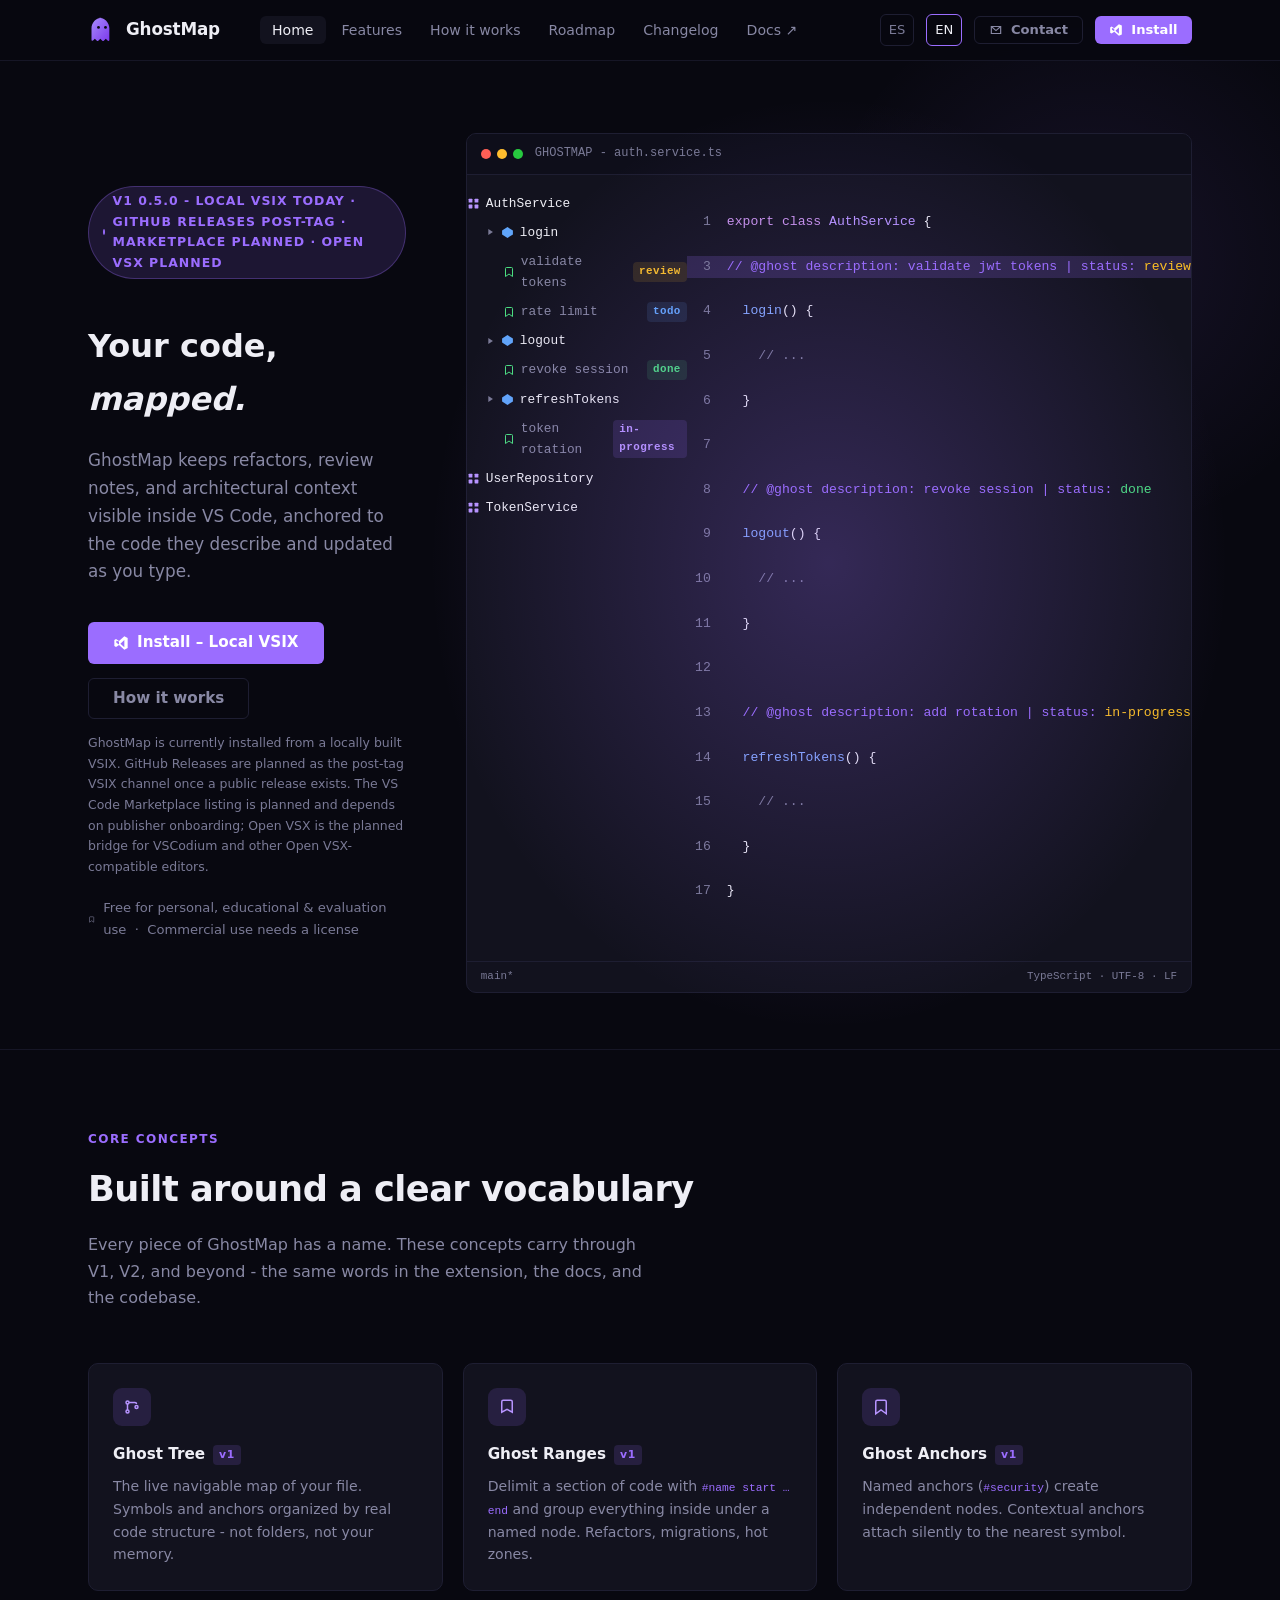
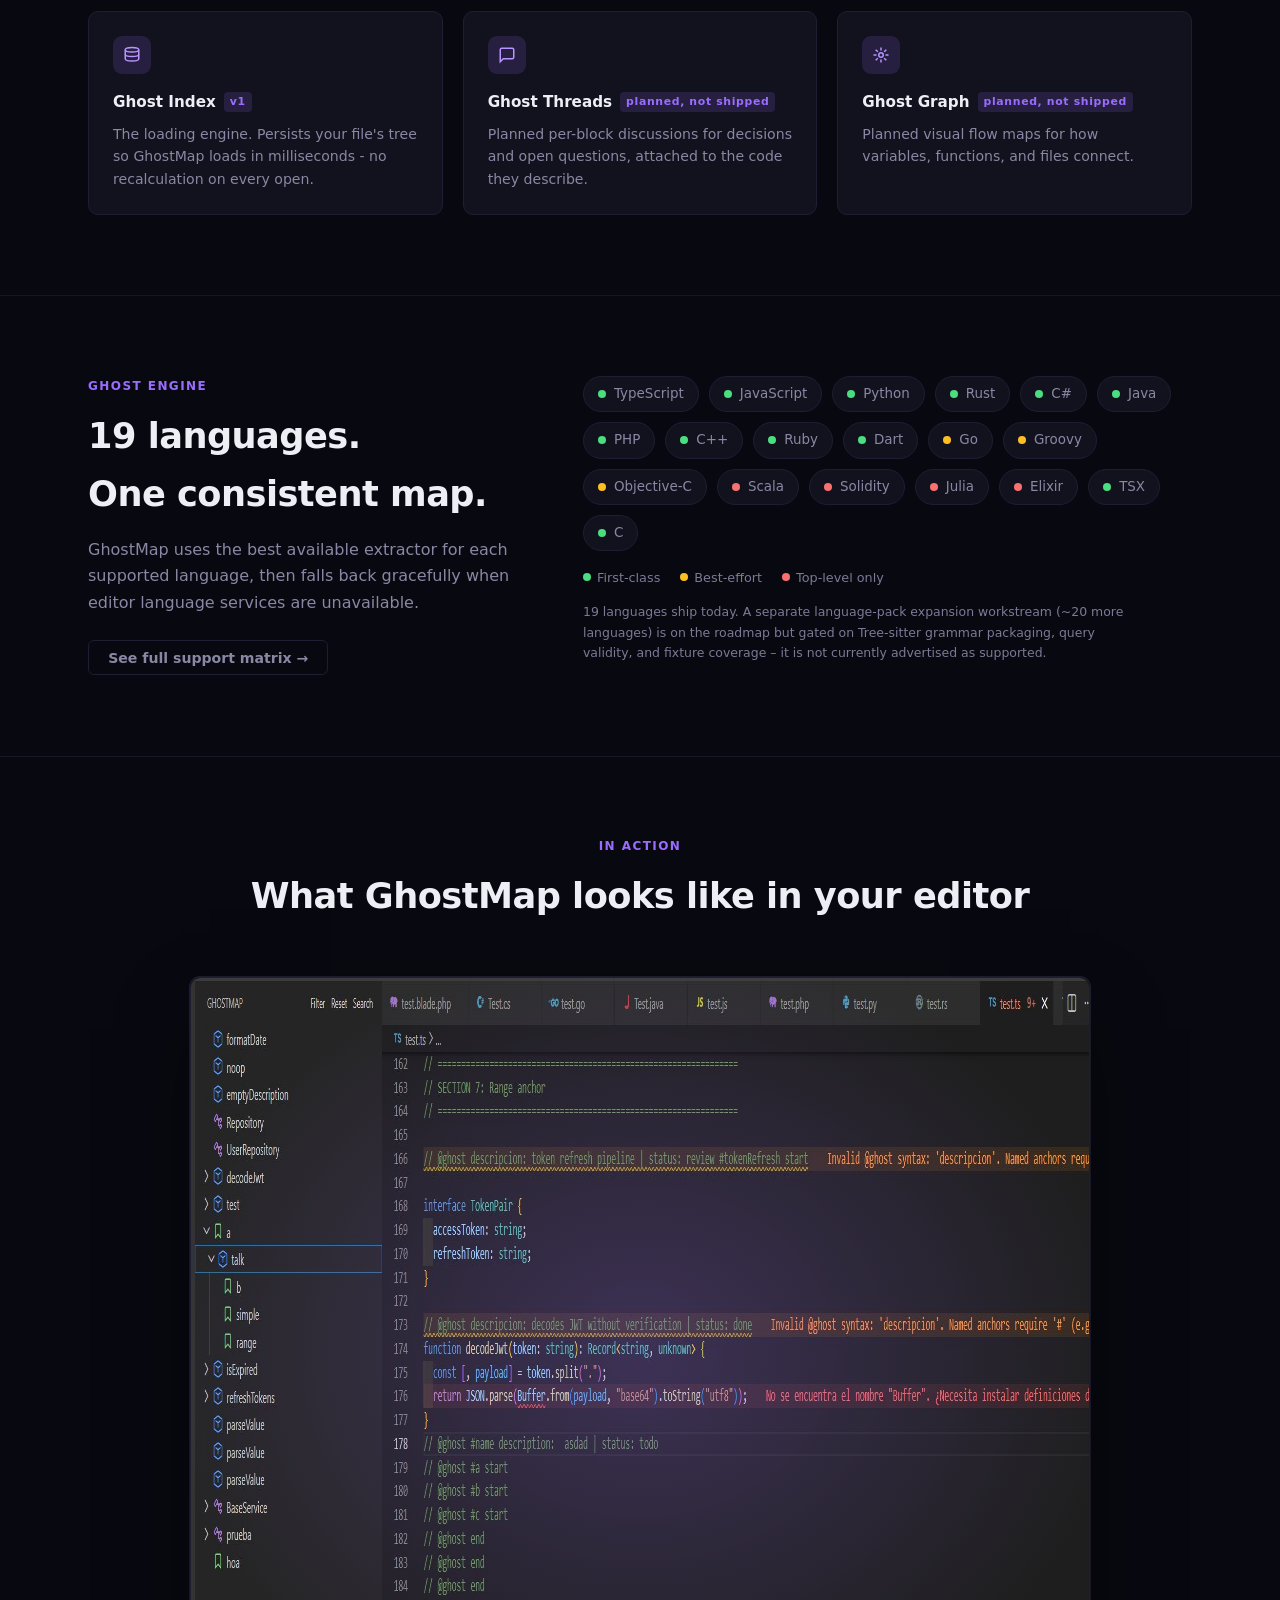
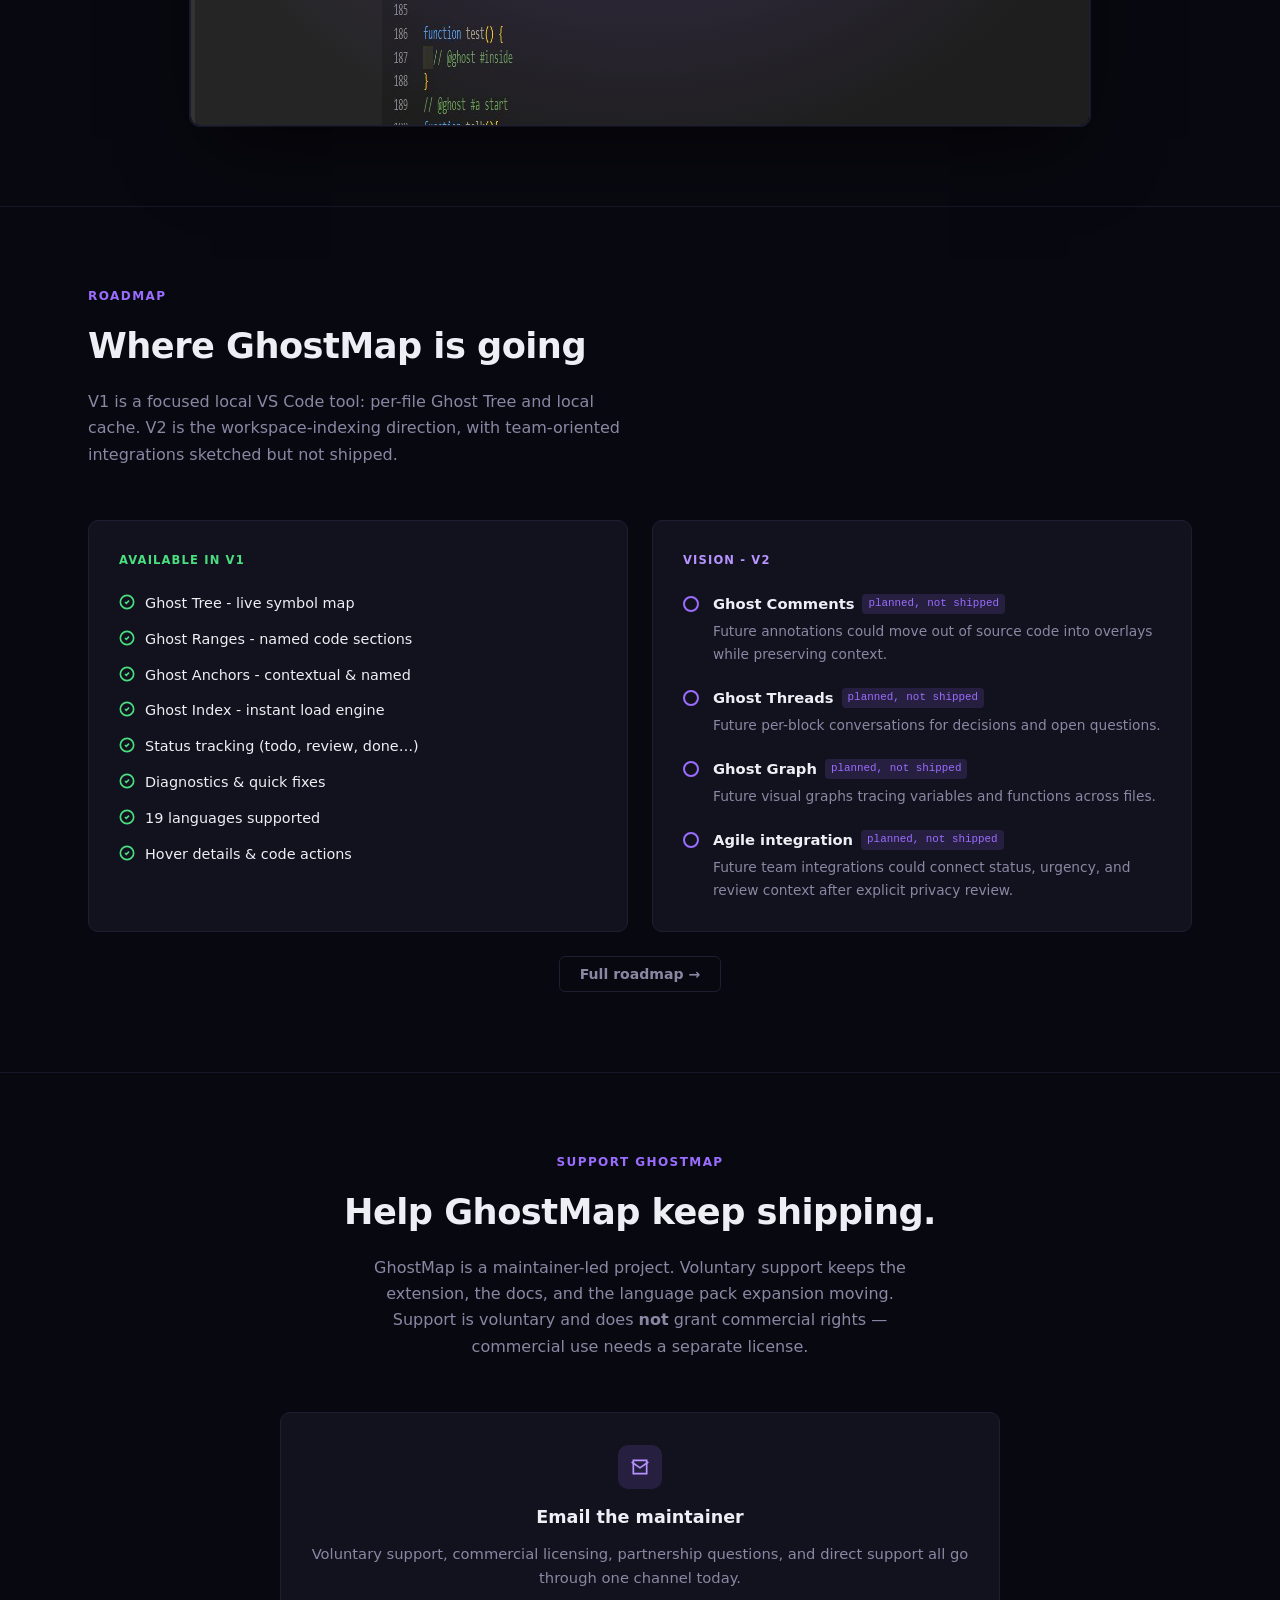
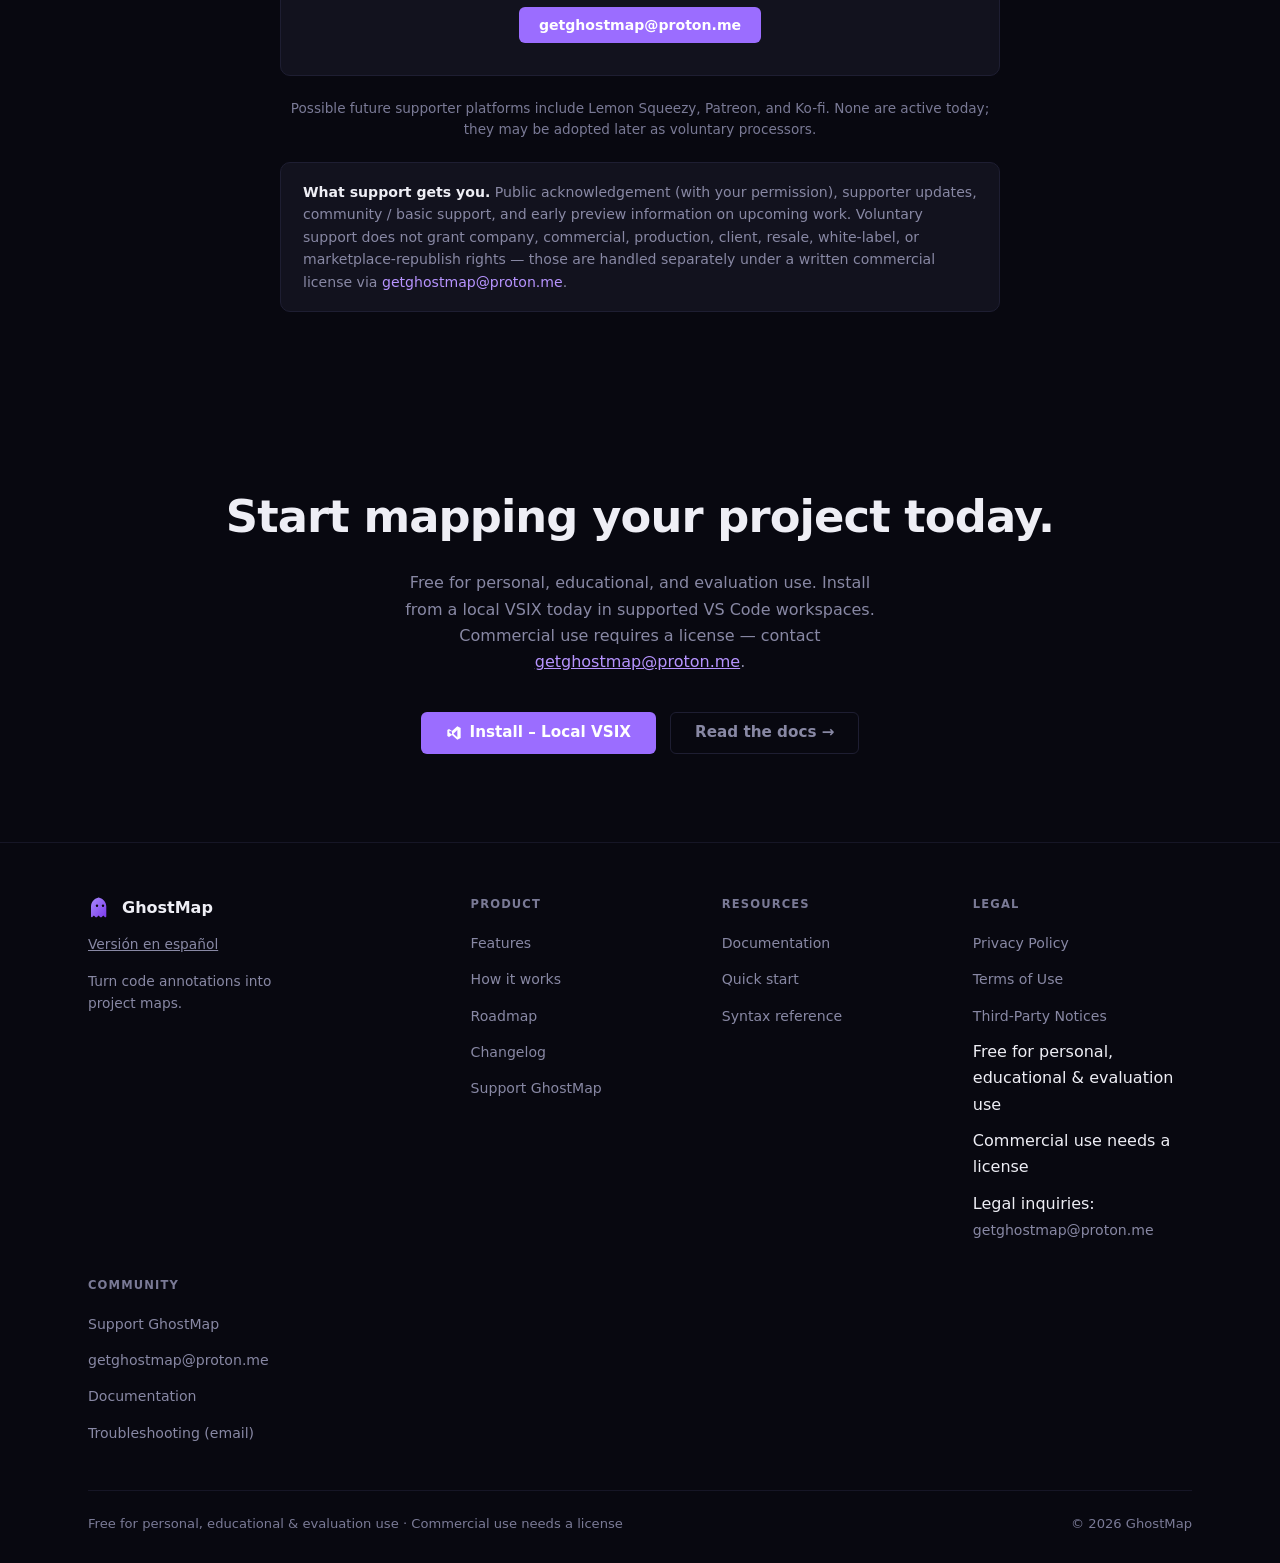
==== commit 4a66b598: "chore(publication): add spanish entry and canonical logo" ====
--- a/index.html
+++ b/index.html
@@ -5,7 +5,11 @@
   <meta name="viewport" content="width=device-width, initial-scale=1.0" />
   <title>GhostMap - Your code, mapped.</title>
   <meta name="description" content="GhostMap is a VS Code productivity tool that turns @ghost annotations into a live, navigable project map. Free for personal, educational, and evaluation use." />
-  <link rel="icon" type="image/png" href="img/ghost-logo.png" />
+  <link rel="icon" type="image/svg+xml" href="img/ghost-logo.svg" />
+  <link rel="alternate icon" type="image/png" href="img/ghost-logo.png" />
+  <link rel="alternate" hreflang="es" href="https://ghostmap-liard.vercel.app/es/" />
+  <link rel="alternate" hreflang="en" href="https://ghostmap-liard.vercel.app/" />
+  <link rel="alternate" hreflang="x-default" href="https://ghostmap-liard.vercel.app/" />
   <link rel="preconnect" href="https://fonts.googleapis.com">
   <link rel="preconnect" href="https://fonts.gstatic.com" crossorigin>
   <link href="https://fonts.googleapis.com/css2?family=Space+Grotesk:wght@400;500;600;700;800&family=Inter:wght@400;500;600;700&family=JetBrains+Mono:wght@400;500;700&display=swap" rel="stylesheet">
@@ -21,7 +25,7 @@
   <meta property="og:description" content="A live, navigable map of your code inside VS Code. 19 languages. @ghost annotations. Zero telemetry." />
   <meta property="og:url" content="https://ghostmap-liard.vercel.app/" />
   <meta property="og:image" content="img/ghost-logo.png" />
-  <meta name="twitter:card" content="summary_large_image" />
+  <meta name="twitter:card" content="summary" />
   <meta name="twitter:title" content="GhostMap - Your code, mapped." />
   <meta name="twitter:description" content="A live, navigable map of your code inside VS Code. 19 languages. @ghost annotations. Zero telemetry." />
   <meta name="twitter:image" content="img/ghost-logo.png" />
@@ -55,7 +59,7 @@
 <header class="nav">
   <div class="container nav__inner">
     <a href="index.html" class="nav__brand">
-      <img src="img/ghost-logo.png" alt="GhostMap" />
+      <img src="img/ghost-logo.svg" alt="GhostMap" />
       GhostMap
     </a>
     <nav>
@@ -69,6 +73,8 @@
       </ul>
     </nav>
     <div class="nav__right">
+      <a href="es/index.html" class="nav__lang" hreflang="es" aria-label="Ver en español">ES</a>
+      <span class="nav__lang nav__lang--active" aria-current="true">EN</span>
       <a href="mailto:getghostmap@proton.me" class="btn btn--outline btn--sm">
         <svg width="14" height="14" viewBox="0 0 24 24" fill="none" stroke="currentColor" stroke-width="2"><path d="M4 6h16v12H4z"/><path d="M4 6l8 7 8-7"/></svg>
         Contact
@@ -455,9 +461,10 @@
     <div class="footer__grid">
       <div>
         <div class="footer__brand">
-          <img src="img/ghost-logo.png" alt="GhostMap" />
+          <img src="img/ghost-logo.svg" alt="GhostMap" />
           GhostMap
         </div>
+        <p class="footer__tagline" style="margin-top:8px"><a href="es/index.html" hreflang="es">Versión en español</a></p>
         <p class="footer__tagline">Turn code annotations into project maps.</p>
       </div>
       <div class="footer__col">
--- a/css/styles.css
+++ b/css/styles.css
@@ -144,6 +144,7 @@
   transition: color 0.15s, border-color 0.15s;
 }
 .nav__lang:hover { color: var(--text-muted); border-color: var(--violet); }
+.nav__lang--active { color: var(--text); border-color: var(--violet); cursor: default; }
 
 .nav__mobile-toggle {
   display: none;
